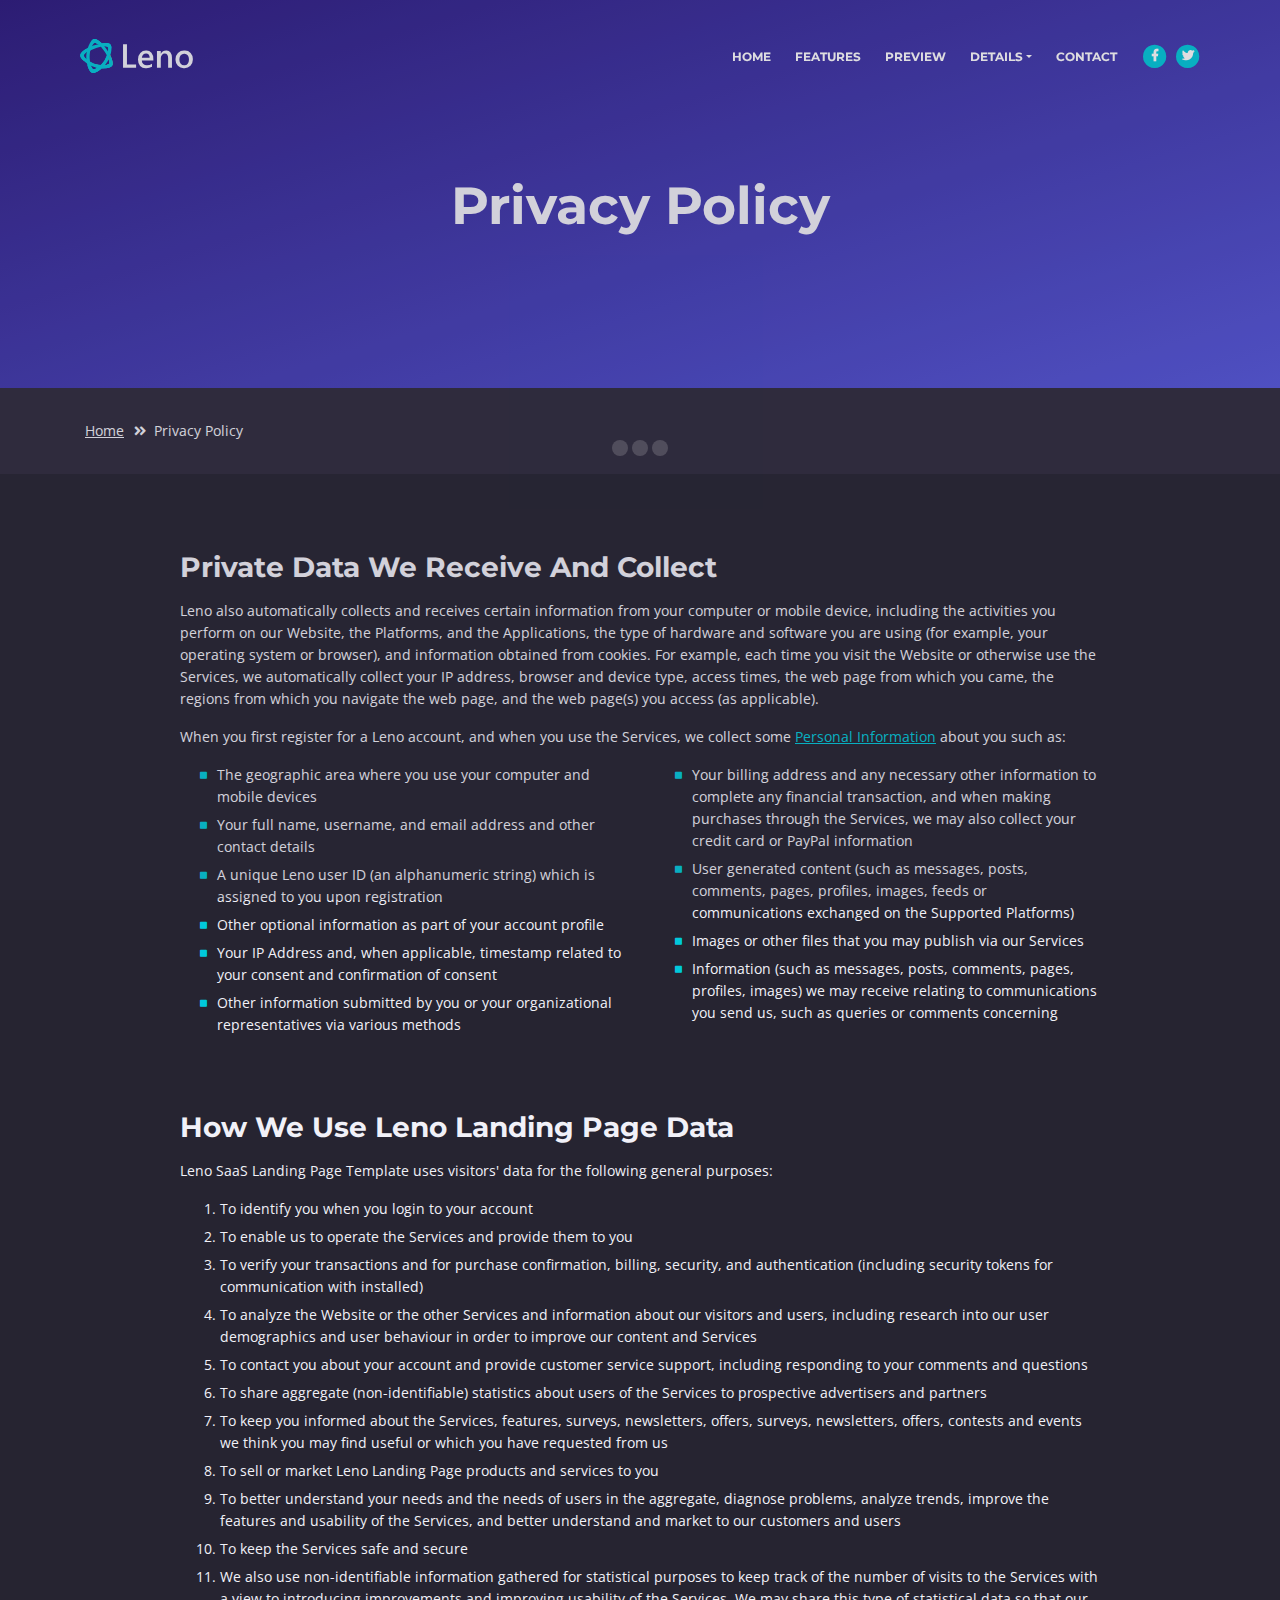
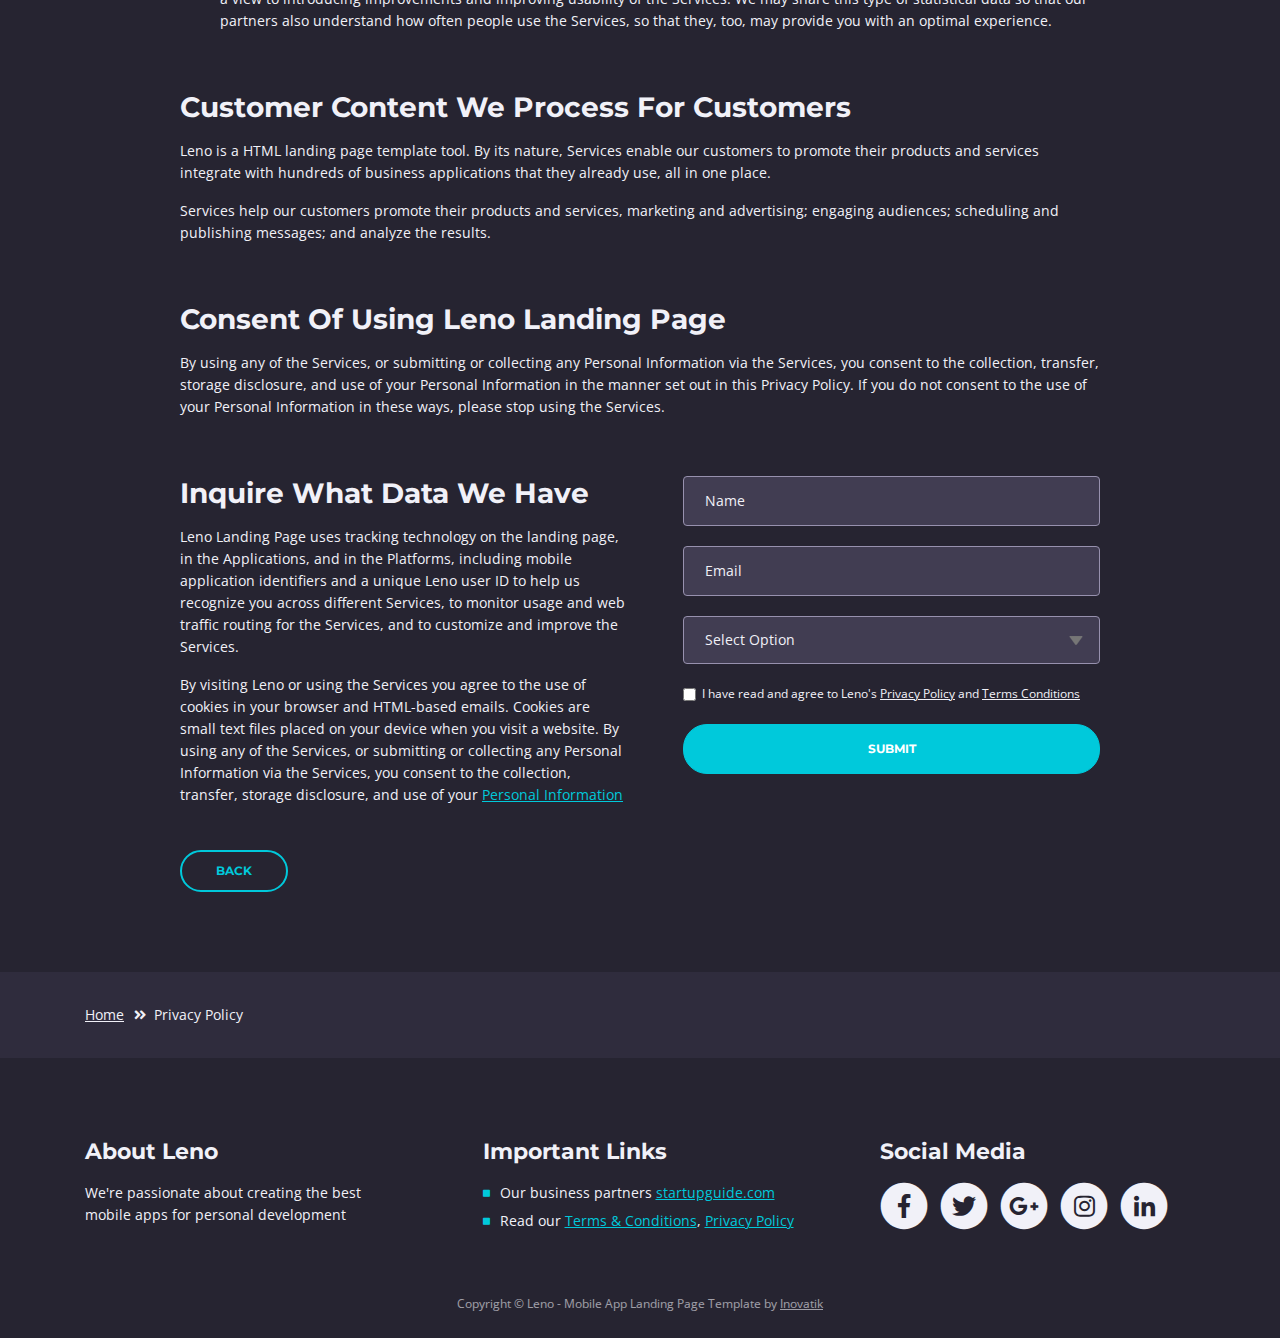
==== privacy-policy.html @ bccc57bc "change" ====
<!DOCTYPE html>
<html lang="en">
<head>
    <meta charset="utf-8">
    <meta name="viewport" content="width=device-width, initial-scale=1, shrink-to-fit=no">
    
    <!-- SEO Meta Tags -->
    <meta name="description" content="Free mobile app HTML landing page template to help you build a great online presence for your app which will convert visitors into users">
    <meta name="author" content="Inovatik">

    <!-- OG Meta Tags to improve the way the post looks when you share the page on LinkedIn, Facebook, Google+ -->
	<meta property="og:site_name" content="" /> <!-- website name -->
	<meta property="og:site" content="" /> <!-- website link -->
	<meta property="og:title" content=""/> <!-- title shown in the actual shared post -->
	<meta property="og:description" content="" /> <!-- description shown in the actual shared post -->
	<meta property="og:image" content="" /> <!-- image link, make sure it's jpg -->
	<meta property="og:url" content="" /> <!-- where do you want your post to link to -->
	<meta property="og:type" content="article" />

    <!-- Website Title -->
    <title>Privacy Policy - Leno - Free Mobile App Landing Page Template</title>
    
    <!-- Styles -->
    <link href="https://fonts.googleapis.com/css?family=Open+Sans:300,300i,400,400i,600,600i,700,700i" rel="stylesheet">
    <link href="https://fonts.googleapis.com/css?family=Montserrat:600,700" rel="stylesheet">
    <link href="css/bootstrap.css" rel="stylesheet">
    <link href="css/fontawesome-all.css" rel="stylesheet">
    <link href="css/swiper.css" rel="stylesheet">
	<link href="css/magnific-popup.css" rel="stylesheet">
    <link href="css/styles.css" rel="stylesheet">
	
	<!-- Favicon  -->
    <link rel="icon" href="images/favicon.png">
</head>
<body data-spy="scroll" data-target=".fixed-top">
    
    <!-- Preloader -->
	<div class="spinner-wrapper">
        <div class="spinner">
            <div class="bounce1"></div>
            <div class="bounce2"></div>
            <div class="bounce3"></div>
        </div>
    </div>
    <!-- end of preloader -->
    

    <!-- Navbar -->
    <nav class="navbar navbar-expand-md navbar-dark navbar-custom fixed-top">
        <!-- Text Logo - Use this if you don't have a graphic logo -->
        <!-- <a class="navbar-brand logo-text page-scroll" href="index.html">Leno</a> -->

        <!-- Image Logo -->
        <a class="navbar-brand logo-image" href="index.html"><img src="images/logo.svg" alt="alternative"></a> 
        
        <!-- Mobile Menu Toggle Button -->
        <button class="navbar-toggler" type="button" data-toggle="collapse" data-target="#navbarsExampleDefault" aria-controls="navbarsExampleDefault" aria-expanded="false" aria-label="Toggle navigation">
            <span class="navbar-toggler-awesome fas fa-bars"></span>
            <span class="navbar-toggler-awesome fas fa-times"></span>
        </button>
        <!-- end of mobile menu toggle button -->

        <div class="collapse navbar-collapse" id="navbarsExampleDefault">
            <ul class="navbar-nav ml-auto">
                <li class="nav-item">
                    <a class="nav-link page-scroll" href="index.html#header">HOME <span class="sr-only">(current)</span></a>
                </li>
                <li class="nav-item">
                    <a class="nav-link page-scroll" href="index.html#features">FEATURES</a>
                </li>
                <li class="nav-item">
                    <a class="nav-link page-scroll" href="index.html#preview">PREVIEW</a>
                </li>

                <!-- Dropdown Menu -->          
                <li class="nav-item dropdown">
                    <a class="nav-link dropdown-toggle page-scroll" href="index.html#details" id="navbarDropdown" role="button" aria-haspopup="true" aria-expanded="false">DETAILS</a>
                    <div class="dropdown-menu" aria-labelledby="navbarDropdown">
                        <a class="dropdown-item" href="terms-conditions.html"><span class="item-text">TERMS CONDITIONS</span></a>
                        <div class="dropdown-items-divide-hr"></div>
                        <a class="dropdown-item" href="privacy-policy.html"><span class="item-text">PRIVACY POLICY</span></a>
                    </div>
                </li>
                <!-- end of dropdown menu -->

                <li class="nav-item">
                    <a class="nav-link page-scroll" href="index.html#contact">CONTACT</a>
                </li>
            </ul>
            <span class="nav-item social-icons">
                <span class="fa-stack">
                    <a href="#your-link">
                        <i class="fas fa-circle fa-stack-2x"></i>
                        <i class="fab fa-facebook-f fa-stack-1x"></i>
                    </a>
                </span>
                <span class="fa-stack">
                    <a href="#your-link">
                        <i class="fas fa-circle fa-stack-2x"></i>
                        <i class="fab fa-twitter fa-stack-1x"></i>
                    </a>
                </span>
            </span>
        </div>
    </nav> <!-- end of navbar -->
    <!-- end of navbar -->


    <!-- Header -->
    <header id="header" class="ex-header">
        <div class="container">
            <div class="row">
                <div class="col-md-12">
                    <h1>Privacy Policy</h1>
                </div> <!-- end of col -->
            </div> <!-- end of row -->
        </div> <!-- end of container -->
    </header> <!-- end of ex-header -->
    <!-- end of header -->


    <!-- Breadcrumbs -->
    <div class="ex-basic-1">
        <div class="container">
            <div class="row">
                <div class="col-lg-12">
                    <div class="breadcrumbs">
                        <a href="index.html">Home</a><i class="fa fa-angle-double-right"></i><span>Privacy Policy</span>
                    </div> <!-- end of breadcrumbs -->
                </div> <!-- end of col -->
            </div> <!-- end of row -->
        </div> <!-- end of container -->
    </div> <!-- end of ex-basic-1 -->
    <!-- end of breadcrumbs -->


    <!-- Privacy Content -->
    <div class="ex-basic-2">
        <div class="container">
            <div class="row">
                <div class="col-lg-10 offset-lg-1">
                    <div class="text-container">
                        <h3>Private Data We Receive And Collect</h3>
                        <p>Leno also automatically collects and receives certain information from your computer or mobile device, including the activities you perform on our Website, the Platforms, and the Applications, the type of hardware and software you are using (for example, your operating system or browser), and information obtained from cookies. For example, each time you visit the Website or otherwise use the Services, we automatically collect your IP address, browser and device type, access times, the web page from which you came, the regions from which you navigate the web page, and the web page(s) you access (as applicable).</p>
                        <p>When you first register for a Leno account, and when you use the Services, we collect some <a class="turquoise" href="#your-link">Personal Information</a> about you such as:</p>
                        <div class="row">
                            <div class="col-md-6">
                                <ul class="list-unstyled li-space-lg indent">
                                    <li class="media">
                                        <i class="fas fa-square"></i>
                                        <div class="media-body">The geographic area where you use your computer and mobile devices</div>
                                    </li>
                                    <li class="media">
                                        <i class="fas fa-square"></i>
                                        <div class="media-body">Your full name, username, and email address and other contact details</div>
                                    </li>
                                    <li class="media">
                                        <i class="fas fa-square"></i>
                                        <div class="media-body">A unique Leno user ID (an alphanumeric string) which is assigned to you upon registration</div>
                                    </li>
                                    <li class="media">
                                        <i class="fas fa-square"></i>
                                        <div class="media-body">Other optional information as part of your account profile</div>
                                    </li>
                                    <li class="media">
                                        <i class="fas fa-square"></i>
                                        <div class="media-body">Your IP Address and, when applicable, timestamp related to your consent and confirmation of consent</div>
                                    </li>
                                    <li class="media">
                                        <i class="fas fa-square"></i>
                                        <div class="media-body">Other information submitted by you or your organizational representatives via various methods</div>
                                    </li>
                                </ul>
                            </div> <!-- end of col -->

                            <div class="col-md-6">
                                <ul class="list-unstyled li-space-lg indent">
                                    <li class="media">
                                        <i class="fas fa-square"></i>
                                        <div class="media-body">Your billing address and any necessary other information to complete any financial transaction, and when making purchases through the Services, we may also collect your credit card or PayPal information</div>
                                    </li>
                                    <li class="media">
                                        <i class="fas fa-square"></i>
                                        <div class="media-body">User generated content (such as messages, posts, comments, pages, profiles, images, feeds or communications exchanged on the Supported Platforms)</div>
                                    </li>
                                    <li class="media">
                                        <i class="fas fa-square"></i>
                                        <div class="media-body">Images or other files that you may publish via our Services</div>
                                    </li>
                                    <li class="media">
                                        <i class="fas fa-square"></i>
                                        <div class="media-body">Information (such as messages, posts, comments, pages, profiles, images) we may receive relating to communications you send us, such as queries or comments concerning</div>
                                    </li>
                                </ul>
                            </div> <!-- end of col -->
                        </div> <!-- end of row -->
                    </div> <!-- end of text-container-->
                    
                    <div class="text-container">
                        <h3>How We Use Leno Landing Page Data</h3>
                        <p>Leno SaaS Landing Page Template uses visitors' data for the following general purposes:</p>
                        <ol class="li-space-lg">
                            <li>To identify you when you login to your account</li>
                            <li>To enable us to operate the Services and provide them to you</li>
                            <li>To verify your transactions and for purchase confirmation, billing, security, and authentication (including security tokens for communication with installed)</li>
                            <li>To analyze the Website or the other Services and information about our visitors and users, including research into our user demographics and user behaviour in order to improve our content and Services</li>
                            <li>To contact you about your account and provide customer service support, including responding to your comments and questions</li>
                            <li>To share aggregate (non-identifiable) statistics about users of the Services to prospective advertisers and partners</li>
                            <li>To keep you informed about the Services, features, surveys, newsletters, offers, surveys, newsletters, offers, contests and events we think you may find useful or which you have requested from us</li>
                            <li>To sell or market Leno Landing Page products and services to you</li>
                            <li>To better understand your needs and the needs of users in the aggregate, diagnose problems, analyze trends, improve the features and usability of the Services, and better understand and market to our customers and users</li>
                            <li>To keep the Services safe and secure</li>
                            <li>We also use non-identifiable information gathered for statistical purposes to keep track of the number of visits to the Services with a view to introducing improvements and improving usability of the Services. We may share this type of statistical data so that our partners also understand how often people use the Services, so that they, too, may provide you with an optimal experience.</li>
                        </ol>
                    </div> <!-- end of text-container -->

                    <div class="text-container">
                        <h3>Customer Content We Process For Customers</h3>
                        <p>Leno is a HTML landing page template tool. By its nature, Services enable our customers to promote their products and services integrate with hundreds of business applications that they already use, all in one place.</p>
                        <p>Services help our customers promote their products and services, marketing and advertising; engaging audiences; scheduling and publishing messages; and analyze the results.</p>
                    </div> <!-- end of text container -->

                    <div class="text-container">
                        <h3>Consent Of Using Leno Landing Page</h3>
					    <p class="mb-5">By using any of the Services, or submitting or collecting any Personal Information via the Services, you consent to the collection, transfer, storage disclosure, and use of your Personal Information in the manner set out in this Privacy Policy. If you do not consent to the use of your Personal Information in these ways, please stop using the Services.</p>
                    </div> <!-- end of text-container -->
                                       
                    <div class="row">
                        <div class="col-md-6">
                            <div class="text-container last">
                                <h3>Inquire What Data We Have</h3>
                                <p>Leno Landing Page uses tracking technology on the landing page, in the Applications, and in the Platforms, including mobile application identifiers and a unique Leno user ID to help us recognize you across different Services, to monitor usage and web traffic routing for the Services, and to customize and improve the Services.</p>
                                <p> By visiting Leno or using the Services you agree to the use of cookies in your browser and HTML-based emails. Cookies are small text files placed on your device when you visit a website. By using any of the Services, or submitting or collecting any Personal Information via the Services, you consent to the collection, transfer, storage disclosure, and use of your <a class="turquoise" href="#your-link">Personal Information</a></p>
                            </div> <!-- end of text container -->
                        </div> <!-- end of col-->
                        <div class="col-md-6">

                            <!-- Privacy Form -->
                            <div class="form-container">
                                <form id="privacyForm" data-toggle="validator" data-focus="false">
                                    <div class="form-group">
                                        <input type="text" class="form-control-input" id="pname" required>
                                        <label class="label-control" for="pname">Name</label>
                                        <div class="help-block with-errors"></div>
                                    </div>
                                    <div class="form-group">
                                        <input type="email" class="form-control-input" id="pemail" required>
                                        <label class="label-control" for="pemail">Email</label>
                                        <div class="help-block with-errors"></div>
                                    </div>
                                    <div class="form-group">
                                        <select class="form-control-select" id="pselect" required>
                                            <option class="select-option" value="" disabled selected>Select Option</option>
                                            <option class="select-option" value="Delete data">Delete my data</option>
                                            <option class="select-option" value="Show me data">Show me my data</option>
                                        </select>
                                        <div class="help-block with-errors"></div>
                                    </div>
                                    <div class="form-group checkbox">
                                        <input type="checkbox" id="pterms" value="Agreed-to-Terms" required>I have read and agree to Leno's <a href="privacy-policy.html">Privacy Policy</a> and <a href="terms-conditions.html">Terms Conditions</a>
                                        <div class="help-block with-errors"></div>
                                    </div>
                                    <div class="form-group">
                                        <button type="submit" class="form-control-submit-button">SUBMIT</button>
                                    </div>
                                    <div class="form-message">
                                        <div id="pmsgSubmit" class="h3 text-center hidden"></div>
                                    </div>
                                </form>
                            </div> <!-- end of form container -->
                            <!-- end of privacy form -->

                        </div> <!-- end of col--> 
                    </div> <!-- end of row -->
                    <a class="btn-outline-reg back" href="index.html">BACK</a>
                </div> <!-- end of col-->
            </div> <!-- end of row -->
        </div> <!-- end of container -->
    </div> <!-- end of ex-basic-2 -->
    <!-- end of privacy content -->


    <!-- Breadcrumbs -->
    <div class="ex-basic-1">
        <div class="container">
            <div class="row">
                <div class="col-lg-12">
                    <div class="breadcrumbs">
                        <a href="index.html">Home</a><i class="fa fa-angle-double-right"></i><span>Privacy Policy</span>
                    </div> <!-- end of breadcrumbs -->
                </div> <!-- end of col -->
            </div> <!-- end of row -->
        </div> <!-- end of container -->
    </div> <!-- end of ex-basic-1 -->
    <!-- end of breadcrumbs -->

    
    <!-- Footer -->
    <div class="footer">
        <div class="container">
            <div class="row">
                <div class="col-md-4">
                    <div class="footer-col">
                        <h4>About Leno</h4>
                        <p>We're passionate about creating the best mobile apps for personal development</p>
                    </div>
                </div> <!-- end of col -->
                <div class="col-md-4">
                    <div class="footer-col middle">
                        <h4>Important Links</h4>
                        <ul class="list-unstyled li-space-lg">
                            <li class="media">
                                <i class="fas fa-square"></i>
                                <div class="media-body">Our business partners <a class="turquoise" href="#your-link">startupguide.com</a></div>
                            </li>
                            <li class="media">
                                <i class="fas fa-square"></i>
                                <div class="media-body">Read our <a class="turquoise" href="terms-conditions.html">Terms & Conditions</a>, <a class="turquoise" href="privacy-policy.html">Privacy Policy</a></div>
                            </li>
                        </ul>
                    </div>
                </div> <!-- end of col -->
                <div class="col-md-4">
                    <div class="footer-col last">
                        <h4>Social Media</h4>
                        <span class="fa-stack">
                            <a href="#your-link">
                                <i class="fas fa-circle fa-stack-2x"></i>
                                <i class="fab fa-facebook-f fa-stack-1x"></i>
                            </a>
                        </span>
                        <span class="fa-stack">
                            <a href="#your-link">
                                <i class="fas fa-circle fa-stack-2x"></i>
                                <i class="fab fa-twitter fa-stack-1x"></i>
                            </a>
                        </span>
                        <span class="fa-stack">
                            <a href="#your-link">
                                <i class="fas fa-circle fa-stack-2x"></i>
                                <i class="fab fa-google-plus-g fa-stack-1x"></i>
                            </a>
                        </span>
                        <span class="fa-stack">
                            <a href="#your-link">
                                <i class="fas fa-circle fa-stack-2x"></i>
                                <i class="fab fa-instagram fa-stack-1x"></i>
                            </a>
                        </span>
                        <span class="fa-stack">
                            <a href="#your-link">
                                <i class="fas fa-circle fa-stack-2x"></i>
                                <i class="fab fa-linkedin-in fa-stack-1x"></i>
                            </a>
                        </span>
                    </div> 
                </div> <!-- end of col -->
            </div> <!-- end of row -->
        </div> <!-- end of container -->
    </div> <!-- end of footer -->  
    <!-- end of footer -->


    <!-- Copyright -->
    <div class="copyright">
        <div class="container">
            <div class="row">
                <div class="col-lg-12">
                    <p class="p-small">Copyright © Leno - Mobile App Landing Page Template by <a href="http://www.inovatik.com">Inovatik</a></p>
                </div> <!-- end of col -->
            </div> <!-- enf of row -->
        </div> <!-- end of container -->
    </div> <!-- end of copyright --> 
    <!-- end of copyright -->

	
    <!-- Scripts -->
    <script src="js/jquery.min.js"></script> <!-- jQuery for Bootstrap's JavaScript plugins -->
    <script src="js/popper.min.js"></script> <!-- Popper tooltip library for Bootstrap -->
    <script src="js/bootstrap.min.js"></script> <!-- Bootstrap framework -->
    <script src="js/jquery.easing.min.js"></script> <!-- jQuery Easing for smooth scrolling between anchors -->
    <script src="js/swiper.min.js"></script> <!-- Swiper for image and text sliders -->
    <script src="js/jquery.magnific-popup.js"></script> <!-- Magnific Popup for lightboxes -->
    <script src="js/morphext.min.js"></script> <!-- Morphtext rotating text in the header -->
    <script src="js/validator.min.js"></script> <!-- Validator.js - Bootstrap plugin that validates forms -->
    <script src="js/scripts.js"></script> <!-- Custom scripts -->
    
</body>
</html>
---- css/styles.css ----
/* Template: Juno - Multipurpose Landing Page Pack
   Author: InovatikThemes
   Created: Mar 2019
   Description: Master CSS file
*/

/*****************************************
Table Of Contents:

01. General Styles
02. Preloader
03. Navigation
04. Header
05. Features
******************************************/

/*****************************************
Colors:

- Text, navbar links - white #f1f1f8
- Buttons, bullets, icons - turquoise #00c9db
- Navbar - navy #4633af
- Backgrounds - dark denim #262431
- Backgrounds - denim #2f2c3d
******************************************/


/******************************/
/*     01. General Styles     */
/******************************/
body,
html {
    width: 100%;
	height: 100%;
}

body, p {
	color: #f1f1f8; 
	font: 400 0.875rem/1.375rem "Open Sans", sans-serif;
}

.p-large {
	color: #f1f1f8;
	font: 400 1rem/1.5rem "Open Sans", sans-serif;
}

.p-small {
	color: #f1f1f8;
	font: 400 0.75rem/1.25rem "Open Sans", sans-serif;
}

.p-heading {
	margin-bottom: 3.75rem;
	text-align: center;
}

.li-space-lg li {
	margin-bottom: 0.375rem;
}

.indent {
	padding-left: 1.25rem;
}

h1 {
	color: #f1f1f8;
	font: 700 2.5rem/2.875rem "Montserrat", sans-serif;
}

h2 {
	color: #f1f1f8;
	font: 700 2.25rem/2.75rem "Montserrat", sans-serif;
}

h3 {
	color: #f1f1f8;
	font: 700 1.75rem/2.125rem "Montserrat", sans-serif;
}

h4 {
	color: #f1f1f8;
	font: 700 1.375rem/1.75rem "Montserrat", sans-serif;
}

h5 {
	color: #f1f1f8;
	font: 700 1.125rem/1.625rem "Montserrat", sans-serif;
}

h6 {
	color: #f1f1f8;
	font: 700 1rem/1.5rem "Montserrat", sans-serif;
}

a {
	color: #f1f1f8;
	text-decoration: underline;
}

a:hover {
	color: #f1f1f8;
	text-decoration: underline;
}

a.turquoise {
	color: #00c9db;
}

a.white {
	color: #fff;
}

.testimonial-text {
	font: italic 400 1rem/1.5rem "Open Sans", sans-serif;
}

.testimonial-author {
	font: 700 1rem/1.5rem "Montserrat", sans-serif;
}

.btn-solid-reg {
	display: inline-block;
	padding: 1.1875rem 2.125rem 1.1875rem 2.125rem;
	border: 0.125rem solid #ffee00de;
	border-radius: 2rem;
	background-color: #0083db;
	color: #fff;
	font: 700 0.75rem/0 "Montserrat", sans-serif;
	text-decoration: none;
	transition: all 0.2s;
}

.btn-solid-reg:hover {
	background-color: transparent;
	color: #db00d0;
	text-decoration: none;
}

.btn-solid-lg {
	display: inline-block;
	padding: 1.375rem 2.625rem 1.375rem 2.625rem;
	border: 0.125rem solid #db00b7;
	border-radius: 2rem;
	background-color: #db00b7;
	color: #fff;
	font: 700 0.75rem/0 "Montserrat", sans-serif;
	text-decoration: none;
	transition: all 0.2s;
}

.btn-solid-lg:hover {
	background-color: transparent;
	color: #00c9db;
	text-decoration: none;
}

.btn-solid-lg .fab {
	margin-right: 0.5rem;
	font-size: 1.25rem;
	line-height: 0;
	vertical-align: top;
}

.btn-solid-lg .fab.fa-google-play {
	font-size: 1rem;
}

.btn-outline-reg {
	display: inline-block;
	padding: 1.1875rem 2.125rem 1.1875rem 2.125rem;
	border: 0.125rem solid #00c9db;
	border-radius: 2rem;
	background-color: transparent;
	color: #00c9db;
	font: 700 0.75rem/0 "Montserrat", sans-serif;
	text-decoration: none;
	transition: all 0.2s;
}

.btn-outline-reg:hover {
	background-color: #00c9db;
	color: #fff;
	text-decoration: none;
}

.btn-outline-lg {
	display: inline-block;
	padding: 1.375rem 2.625rem 1.375rem 2.625rem;
	border: 0.125rem solid #00c9db;
	border-radius: 2rem;
	background-color: transparent;
	color: #00c9db;
	font: 700 0.75rem/0 "Montserrat", sans-serif;
	text-decoration: none;
	transition: all 0.2s;
}

.btn-outline-lg:hover {
	background-color: #00c9db;
	color: #fff;
	text-decoration: none;
}

.btn-outline-sm {
	display: inline-block;
	padding: 1rem 1.625rem 0.875rem 1.625rem;
	border: 0.125rem solid #00c9db;
	border-radius: 2rem;
	background-color: transparent;
	color: #00c9db;
	font: 700 0.625rem/0 "Montserrat", sans-serif;
	text-decoration: none;
	transition: all 0.2s;
}

.btn-outline-sm:hover {
	background-color: #00c9db;
	color: #fff;
	text-decoration: none;
}

.form-group {
	position: relative;
	margin-bottom: 1.25rem;
}

.form-group.has-error.has-danger {
	margin-bottom: 0.625rem;
}

.form-group.has-error.has-danger .help-block.with-errors ul {
	margin-top: 0.375rem;
}

.label-control {
	position: absolute;
	top: 0.87rem;
	left: 1.375rem;
	color: #f1f1f8;
	opacity: 1;
	font: 400 0.875rem/1.375rem "Open Sans", sans-serif;
	cursor: text;
	transition: all 0.2s ease;
}

/* IE10+ hack to solve lower label text position compared to the rest of the browsers */
@media screen and (-ms-high-contrast: active), screen and (-ms-high-contrast: none) {  
	.label-control {
		top: 0.9375rem;
	}
}

.form-control-input:focus + .label-control,
.form-control-input.notEmpty + .label-control,
.form-control-textarea:focus + .label-control,
.form-control-textarea.notEmpty + .label-control {
	top: 0.125rem;
	opacity: 1;
	font-size: 0.75rem;
	font-weight: 700;
}

.form-control-input,
.form-control-select {
	display: block; /* needed for proper display of the label in Firefox, IE, Edge */
	width: 100%;
	padding-top: 1.0625rem;
	padding-bottom: 0.0625rem;
	padding-left: 1.3125rem;
	border: 1px solid #9791ae;
	border-radius: 0.25rem;
	background-color: #413d52;
	color: #f1f1f8;
	font: 400 0.875rem/1.875rem "Open Sans", sans-serif;
	transition: all 0.2s;
	-webkit-appearance: none; /* removes inner shadow on form inputs on ios safari */
}

.form-control-select {
	padding-top: 0.5rem;
	padding-bottom: 0.5rem;
	height: 3rem;
}

/* IE10+ hack to solve lower label text position compared to the rest of the browsers */
@media screen and (-ms-high-contrast: active), screen and (-ms-high-contrast: none) {  
	.form-control-input {
		padding-top: 1.25rem;
		padding-bottom: 0.75rem;
		line-height: 1.75rem;
	}

	.form-control-select {
		padding-top: 0.875rem;
		padding-bottom: 0.75rem;
		height: 3.125rem;
		line-height: 2.125rem;
	}
}

select {
    /* you should keep these first rules in place to maintain cross-browser behavior */
    -webkit-appearance: none;
	-moz-appearance: none;
	-ms-appearance: none;
    -o-appearance: none;
    appearance: none;
    background-image: url('../images/down-arrow.png');
    background-position: 96% 50%;
    background-repeat: no-repeat;
    outline: none;
}

select::-ms-expand {
    display: none; /* removes the ugly default down arrow on select form field in IE11 */
}

.form-control-textarea {
	display: block; /* used to eliminate a bottom gap difference between Chrome and IE/FF */
	width: 100%;
	height: 8rem; /* used instead of html rows to normalize height between Chrome and IE/FF */
	padding-top: 1.25rem;
	padding-left: 1.3125rem;
	border: 1px solid #9791ae;
	border-radius: 0.25rem;
	background-color: #413d52;
	color: #f1f1f8;
	font: 400 0.875rem/1.75rem "Open Sans", sans-serif;
	transition: all 0.2s;
}

.form-control-input:focus,
.form-control-select:focus,
.form-control-textarea:focus {
	border: 1px solid #f1f1f8;
	outline: none; /* Removes blue border on focus */
}

.form-control-input:hover,
.form-control-select:hover,
.form-control-textarea:hover {
	border: 1px solid #f1f1f8;
}

.checkbox {
	font: 400 0.75rem/1.25rem "Open Sans", sans-serif;
}

input[type='checkbox'] {
	vertical-align: -15%;
	margin-right: 0.375rem;
}

/* IE10+ hack to raise checkbox field position compared to the rest of the browsers */
@media screen and (-ms-high-contrast: active), screen and (-ms-high-contrast: none) {  
	input[type='checkbox'] {
		vertical-align: -9%;
	}
}

.form-control-submit-button {
	display: inline-block;
	width: 100%;
	height: 3.125rem;
	border: 1px solid #00c9db;
	border-radius: 1.5rem;
	background-color: #00c9db;
	color: #fff;
	font: 700 0.75rem/1.75rem "Montserrat", sans-serif;
	cursor: pointer;
	transition: all 0.2s;
}

.form-control-submit-button:hover {
	background-color: transparent;
	color: #00c9db;
}

/* Form Success And Error Message Formatting */
#cmsgSubmit.h3.text-center.tada.animated,
#pmsgSubmit.h3.text-center.tada.animated,
#cmsgSubmit.h3.text-center,
#pmsgSubmit.h3.text-center {
	display: block;
	margin-bottom: 0;
	color: #f1f1f8;
	font: 400 1.125rem/1rem "Open Sans", sans-serif;
}

.help-block.with-errors .list-unstyled {
	color: #f1f1f8;
	font-size: 0.75rem;
	line-height: 1.125rem;
	text-align: left;
}

.help-block.with-errors ul {
	margin-bottom: 0;
}
/* end of form success and error message formatting */

/* Form Success And Error Message Animation - Animate.css */
@-webkit-keyframes tada {
	from {
		-webkit-transform: scale3d(1, 1, 1);
		-ms-transform: scale3d(1, 1, 1);
		transform: scale3d(1, 1, 1);
	}
	10%, 20% {
		-webkit-transform: scale3d(.9, .9, .9) rotate3d(0, 0, 1, -3deg);
		-ms-transform: scale3d(.9, .9, .9) rotate3d(0, 0, 1, -3deg);
		transform: scale3d(.9, .9, .9) rotate3d(0, 0, 1, -3deg);
	}
	30%, 50%, 70%, 90% {
		-webkit-transform: scale3d(1.1, 1.1, 1.1) rotate3d(0, 0, 1, 3deg);
		-ms-transform: scale3d(1.1, 1.1, 1.1) rotate3d(0, 0, 1, 3deg);
		transform: scale3d(1.1, 1.1, 1.1) rotate3d(0, 0, 1, 3deg);
	}
	40%, 60%, 80% {
		-webkit-transform: scale3d(1.1, 1.1, 1.1) rotate3d(0, 0, 1, -3deg);
		-ms-transform: scale3d(1.1, 1.1, 1.1) rotate3d(0, 0, 1, -3deg);
		transform: scale3d(1.1, 1.1, 1.1) rotate3d(0, 0, 1, -3deg);
	}
	to {
		-webkit-transform: scale3d(1, 1, 1);
		-ms-transform: scale3d(1, 1, 1);
		transform: scale3d(1, 1, 1);
	}
}

@keyframes tada {
	from {
		-webkit-transform: scale3d(1, 1, 1);
		-ms-transform: scale3d(1, 1, 1);
		transform: scale3d(1, 1, 1);
	}
	10%, 20% {
		-webkit-transform: scale3d(.9, .9, .9) rotate3d(0, 0, 1, -3deg);
		-ms-transform: scale3d(.9, .9, .9) rotate3d(0, 0, 1, -3deg);
		transform: scale3d(.9, .9, .9) rotate3d(0, 0, 1, -3deg);
	}
	30%, 50%, 70%, 90% {
		-webkit-transform: scale3d(1.1, 1.1, 1.1) rotate3d(0, 0, 1, 3deg);
		-ms-transform: scale3d(1.1, 1.1, 1.1) rotate3d(0, 0, 1, 3deg);
		transform: scale3d(1.1, 1.1, 1.1) rotate3d(0, 0, 1, 3deg);
	}
	40%, 60%, 80% {
		-webkit-transform: scale3d(1.1, 1.1, 1.1) rotate3d(0, 0, 1, -3deg);
		-ms-transform: scale3d(1.1, 1.1, 1.1) rotate3d(0, 0, 1, -3deg);
		transform: scale3d(1.1, 1.1, 1.1) rotate3d(0, 0, 1, -3deg);
	}
	to {
		-webkit-transform: scale3d(1, 1, 1);
		-ms-transform: scale3d(1, 1, 1);
		transform: scale3d(1, 1, 1);
	}
}

.tada {
	-webkit-animation-name: tada;
	animation-name: tada;
}

.animated {
	-webkit-animation-duration: 1s;
	animation-duration: 1s;
	-webkit-animation-fill-mode: both;
	animation-fill-mode: both;
}
/* end of form success and error message animation - Animate.css */

/* Fade-move Animation For Lightbox - Magnific Popup */
/* at start */
.my-mfp-slide-bottom .zoom-anim-dialog {
	opacity: 0;
	transition: all 0.2s ease-out;
	-webkit-transform: translateY(-1.25rem) perspective(37.5rem) rotateX(10deg);
	-ms-transform: translateY(-1.25rem) perspective(37.5rem) rotateX(10deg);
	transform: translateY(-1.25rem) perspective(37.5rem) rotateX(10deg);
}

/* animate in */
.my-mfp-slide-bottom.mfp-ready .zoom-anim-dialog {
	opacity: 1;
	-webkit-transform: translateY(0) perspective(37.5rem) rotateX(0); 
	-ms-transform: translateY(0) perspective(37.5rem) rotateX(0); 
	transform: translateY(0) perspective(37.5rem) rotateX(0); 
}

/* animate out */
.my-mfp-slide-bottom.mfp-removing .zoom-anim-dialog {
	opacity: 0;
	-webkit-transform: translateY(-0.625rem) perspective(37.5rem) rotateX(10deg); 
	-ms-transform: translateY(-0.625rem) perspective(37.5rem) rotateX(10deg); 
	transform: translateY(-0.625rem) perspective(37.5rem) rotateX(10deg); 
}

/* dark overlay, start state */
.my-mfp-slide-bottom.mfp-bg {
	opacity: 0;
	transition: opacity 0.2s ease-out;
}

/* animate in */
.my-mfp-slide-bottom.mfp-ready.mfp-bg {
	opacity: 0.8;
}
/* animate out */
.my-mfp-slide-bottom.mfp-removing.mfp-bg {
	opacity: 0;
}
/* end of fade-move animation for lightbox - magnific popup */

/* Fade Animation For Image Slider - Magnific Popup */
@-webkit-keyframes fadeIn {
	from {
		opacity: 0;
	}
	to {
		opacity: 1;
	}
}

@keyframes fadeIn {
	from {
		opacity: 0;
	}
	to {
		opacity: 1;
	}
}

.fadeIn {
	-webkit-animation: fadeIn 0.6s;
	animation: fadeIn 0.6s;
}

@-webkit-keyframes fadeOut {
	from {
		opacity: 1;
	}
	to {
		opacity: 0;
	}
}

@keyframes fadeOut {
	from {
		opacity: 1;
	}
	to {
		opacity: 0;
	}
}

.fadeOut {
	-webkit-animation: fadeOut 0.8s;
	animation: fadeOut 0.8s;
}
/* end of fade animation for image slider - magnific popup */


/*************************/
/*     02. Preloader     */
/*************************/
.spinner-wrapper {
	position: fixed;
	z-index: 999999;
	top: 0;
	right: 0;
	bottom: 0;
	left: 0;
	background: #2f2c3d;
}

.spinner {
	position: absolute;
	top: 50%; /* centers the loading animation vertically one the screen */
	left: 50%; /* centers the loading animation horizontally one the screen */
	width: 3.75rem;
	height: 1.25rem;
	margin: -0.625rem 0 0 -1.875rem; /* is width and height divided by two */ 
	text-align: center;
}

.spinner > div {
	display: inline-block;
	width: 1rem;
	height: 1rem;
	border-radius: 100%;
	background-color: #fff;
	-webkit-animation: sk-bouncedelay 1.4s infinite ease-in-out both;
	animation: sk-bouncedelay 1.4s infinite ease-in-out both;
}

.spinner .bounce1 {
	-webkit-animation-delay: -0.32s;
	animation-delay: -0.32s;
}

.spinner .bounce2 {
	-webkit-animation-delay: -0.16s;
	animation-delay: -0.16s;
}

@-webkit-keyframes sk-bouncedelay {
	0%, 80%, 100% { -webkit-transform: scale(0); }
	40% { -webkit-transform: scale(1.0); }
}

@keyframes sk-bouncedelay {
	0%, 80%, 100% { 
		-webkit-transform: scale(0);
		-ms-transform: scale(0);
		transform: scale(0);
	} 40% { 
		-webkit-transform: scale(1.0);
		-ms-transform: scale(1.0);
		transform: scale(1.0);
	}
}


/**************************/
/*     03. Navigation     */
/**************************/
.navbar-custom {
	background-color: #4633af;
	box-shadow: 0 0.0625rem 0.375rem 0 rgba(0, 0, 0, 0.1);
	font: 700 0.75rem/2rem "Montserrat", sans-serif;
	transition: all 0.2s;
}

.navbar-custom .navbar-brand.logo-image img {
    width: 113px;
	height: 34px;
	margin-bottom: 1px;
	-webkit-backface-visibility: hidden;
}

.navbar-custom .navbar-brand.logo-text {
	font: 700 2.375rem/1.5rem "Montserrat", sans-serif;
	color: #fff;
	letter-spacing: -0.5px;
	text-decoration: none;
}

.navbar-custom .navbar-nav {
	margin-top: 0.75rem;
}

.navbar-custom .nav-item .nav-link {
	padding: 0 0.75rem 0 0.75rem;
	color: #fff;
	text-decoration: none;
	transition: all 0.2s ease;
}

.navbar-custom .nav-item .nav-link:hover,
.navbar-custom .nav-item .nav-link.active {
	color: #00c9db;
}

/* Dropdown Menu */
.navbar-custom .dropdown:hover > .dropdown-menu {
	display: block; /* this makes the dropdown menu stay open while hovering it */
	min-width: auto;
	animation: fadeDropdown 0.2s; /* required for the fade animation */
}

@keyframes fadeDropdown {
    0% {
        opacity: 0;
    }

    100% {
        opacity: 1;
    }
}

.navbar-custom .dropdown-toggle:focus { /* removes dropdown outline on focus  */
	outline: 0;
}

.navbar-custom .dropdown-menu {
	margin-top: 0;
	border: none;
	border-radius: 0.25rem;
	background-color: #4633af;
}

.navbar-custom .dropdown-item {
	color: #fff;
	text-decoration: none;
}

.navbar-custom .dropdown-item:hover {
	background-color: #4633af;
}

.navbar-custom .dropdown-item .item-text {
	font: 700 0.75rem/1.5rem "Montserrat", sans-serif;
}

.navbar-custom .dropdown-item:hover .item-text {
	color: #00c9db;
}

.navbar-custom .dropdown-items-divide-hr {
	width: 100%;
	height: 1px;
	margin: 0.25rem auto 0.25rem auto;
	border: none;
	background-color: #b5bcc4;
	opacity: 0.2;
}
/* end of dropdown menu */

.navbar-custom .social-icons {
	display: none;
}

.navbar-custom .navbar-toggler {
	border: none;
	color: #fff;
	font-size: 2rem;
}

.navbar-custom button[aria-expanded='false'] .navbar-toggler-awesome.fas.fa-times{
	display: none;
}

.navbar-custom button[aria-expanded='false'] .navbar-toggler-awesome.fas.fa-bars{
	display: inline-block;
}

.navbar-custom button[aria-expanded='true'] .navbar-toggler-awesome.fas.fa-bars{
	display: none;
}

.navbar-custom button[aria-expanded='true'] .navbar-toggler-awesome.fas.fa-times{
	display: inline-block;
	margin-right: 0.125rem;
}


/*********************/
/*    04. Header     */
/*********************/
.header {
	background: linear-gradient(to bottom right, rgba(72, 72, 212, 0), rgba(241, 104, 104, 0)), url('../images/header-background.jpg') center center no-repeat;
	background-size: cover;
}

.header .header-content {
	padding-top: 8.5rem;
	padding-bottom: 7rem;
	text-align: center;
}

.header .text-container {
	margin-bottom: 3rem;
}

.header h1 {
	margin-bottom: 1rem;
}

.header #js-rotating {
	color: #40e0ee;
}

.header .p-large {
	margin-bottom: 2rem;
}

.header .btn-solid-lg {
	margin-right: 0.5rem;
	margin-bottom: 1.25rem;
}


/****************************/
/*     05. Testimonials     */
/****************************/
.slider-1 {
	padding-top: 6.875rem;
	padding-bottom: 6.375rem;
	background-color: #262431;
}

.slider-1 .slider-container {
	position: relative;
}

.slider-1 .swiper-container {
	position: static;
	width: 90%;
	text-align: center;
}

.slider-1 .swiper-button-prev:focus,
.slider-1 .swiper-button-next:focus {
	/* even if you can't see it chrome you can see it on mobile device */
	outline: none;
}

.slider-1 .swiper-button-prev {
	left: -0.5rem;
	background-image: url("data:image/svg+xml;charset=utf-8,%3Csvg%20xmlns%3D'http%3A%2F%2Fwww.w3.org%2F2000%2Fsvg'%20viewBox%3D'0%200%2028%2044'%3E%3Cpath%20d%3D'M0%2C22L22%2C0l2.1%2C2.1L4.2%2C22l19.9%2C19.9L22%2C44L0%2C22L0%2C22L0%2C22z'%20fill%3D'%23f1f1f8'%2F%3E%3C%2Fsvg%3E");
	background-size: 1.125rem 1.75rem;
}

.slider-1 .swiper-button-next {
	right: -0.5rem;
	background-image: url("data:image/svg+xml;charset=utf-8,%3Csvg%20xmlns%3D'http%3A%2F%2Fwww.w3.org%2F2000%2Fsvg'%20viewBox%3D'0%200%2028%2044'%3E%3Cpath%20d%3D'M27%2C22L27%2C22L5%2C44l-2.1-2.1L22.8%2C22L2.9%2C2.1L5%2C0L27%2C22L27%2C22z'%20fill%3D'%23f1f1f8'%2F%3E%3C%2Fsvg%3E");
	background-size: 1.125rem 1.75rem;
}

.slider-1 .card {
	position: relative;
	border: none;
	background-color: transparent;
}

.slider-1 .card-image {
	width: 6rem;
	height: 6rem;
	margin-right: auto;
	margin-bottom: 0.25rem;
	margin-left: auto;
	border-radius: 50%;
}

.slider-1 .card-body {
	padding-bottom: 0;
}

.slider-1 .testimonial-author {
	margin-bottom: 0;
}


/************************/
/*     05. Features     */
/************************/
.tabs {
	padding-top: 6.5rem;
	padding-bottom: 4.25rem;
	background-color: #2f2c3d;
}

.tabs h2 {
	margin-bottom: 1.125rem;
	text-align: center;
}

.tabs .p-heading {
	margin-bottom: 3.125rem;
}

.tabs .nav-tabs {
	margin-right: auto;
	margin-bottom: 2.5rem;
	margin-left: auto;
	justify-content: center;
	border-bottom: none;
}

.tabs .nav-link {
	margin-bottom: 1rem;
	padding: 0.5rem 1.375rem 0.25rem 1.375rem;
	border: none;
	border-bottom: 0.1875rem solid #f1f1f8;
	border-radius: 0;
	color: #f1f1f8;
	font: 700 1rem/1.75rem "Montserrat", sans-serif;
	text-decoration: none;
	transition: all 0.2s ease;
}

.tabs .nav-link.active,
.tabs .nav-link:hover {
	border-bottom: 0.1875rem solid #00c9db;
	background-color: transparent;
	color: #00c9db;
}

.tabs .nav-link .fas {
	margin-right: 0.375rem;
	font-size: 1rem;
}

.tabs .tab-content {
	width: 100%; /* for proper display in IE11 */
}

.tabs .card {
	border: none;
	background: transparent;
}

.tabs .card-body {
	padding: 1rem 0 1.25rem 0;
}

.tabs .card-title {
	margin-bottom: 0.5rem;
}

.tabs .card .card-icon {
	display: inline-block;
	width: 3.5rem;
	height: 3.5rem;
	border-radius: 50%;
	background-color: #00c9db;
	text-align: center;
	vertical-align: top;
}

.tabs .card .card-icon .fas,
.tabs .card .card-icon .far {
	color: #fff;
	font-size: 1.75rem;
	line-height: 3.5rem;
}

.tabs #tab-1 .card.left-pane .text-wrapper {
	display: inline-block;
	width: 75%;
}

.tabs #tab-1 .card.left-pane .card-icon {
	float: left;
	margin-right: 1rem;
}

.tabs #tab-1 img {
	display: block;
	margin: 2rem auto 3rem auto;
}

.tabs #tab-1 .card.right-pane .text-wrapper {
	display: inline-block;
	width: 75%;
}

.tabs #tab-1 .card.right-pane .card-icon {
	margin-right: 1rem;
}

.tabs #tab-2 img {
	display: block;
	margin: 0 auto 2rem auto;
}

.tabs #tab-2 .text-area {
	margin-top: 1.5rem;
}

.tabs #tab-2 h3 {
	margin-bottom: 0.75rem;
}

.tabs #tab-2 .icon-cards-area {
	margin-top: 2.5rem;
}

.tabs #tab-2 .icon-cards-area .card {
	width: 100%; /* for proper display in IE11 */
}

.tabs #tab-3 .icon-cards-area .card {
	width: 100%; /* for proper display in IE11 */
}

.tabs #tab-3 .text-area {
	margin-top: 0.75rem;
	margin-bottom: 4rem;
}

.tabs #tab-3 h3 {
	margin-bottom: 0.75rem;
}

.tabs #tab-3 img {
	margin: 0 auto 3rem auto;
}


/*********************/
/*     07. Video     */
/*********************/
.basic-1 {
	padding-top: 6.375rem;
	padding-bottom: 6.875rem;
	background: url('../images/video-background.jpg') center center no-repeat;
	background-size: cover; 
}

.basic-1 h2 {
	margin-bottom: 1.125rem;
	text-align: center;
}

.basic-1 .p-heading {
	margin-bottom: 4rem;
	text-align: center;
}

.basic-1 .image-container img {
	border-radius: 0.375rem;
}

.basic-1 .video-wrapper {
	position: relative;
}

/* Video Play Button */
.basic-1 .video-play-button {
	position: absolute;
	z-index: 10;
	top: 50%;
	left: 50%;
	display: block;
	box-sizing: content-box;
	width: 2rem;
	height: 2.75rem;
	padding: 1.125rem 1.25rem 1.125rem 1.75rem;
	border-radius: 50%;
	-webkit-transform: translateX(-50%) translateY(-50%);
	-ms-transform: translateX(-50%) translateY(-50%);
	transform: translateX(-50%) translateY(-50%);
}
  
.basic-1 .video-play-button:before {
	content: "";
	position: absolute;
	z-index: 0;
	top: 50%;
	left: 50%;
	display: block;
	width: 4.75rem;
	height: 4.75rem;
	border-radius: 50%;
	background: #4eaaff;
	animation: pulse-border 1500ms ease-out infinite;
	-webkit-transform: translateX(-50%) translateY(-50%);
	-ms-transform: translateX(-50%) translateY(-50%);
	transform: translateX(-50%) translateY(-50%);
}
  
.basic-1 .video-play-button:after {
	content: "";
	position: absolute;
	z-index: 1;
	top: 50%;
	left: 50%;
	display: block;
	width: 4.375rem;
	height: 4.375rem;
	border-radius: 50%;
	background: #4eaaff;
	transition: all 200ms;
	-webkit-transform: translateX(-50%) translateY(-50%);
	-ms-transform: translateX(-50%) translateY(-50%);
	transform: translateX(-50%) translateY(-50%);
}
  
.basic-1 .video-play-button span {
	position: relative;
	display: block;
	z-index: 3;
	top: 0.375rem;
	left: 0.25rem;
	width: 0;
	height: 0;
	border-left: 1.625rem solid #fff;
	border-top: 1rem solid transparent;
	border-bottom: 1rem solid transparent;
}
  
@keyframes pulse-border {
	0% {
		transform: translateX(-50%) translateY(-50%) translateZ(0) scale(1);
		opacity: 1;
	}
	100% {
		transform: translateX(-50%) translateY(-50%) translateZ(0) scale(1.5);
		opacity: 0;
	}
}
/* end of video play button */  


/*************************/
/*     09. Details 1     */
/*************************/
.basic-2 {
	padding-top: 8rem;
	padding-bottom: 3.5rem;
	background-color: #262431;
}

.basic-2 img {
	margin-bottom: 3.5rem;
}

.basic-2 h3 {
	margin-bottom: 1.125rem;
}

.basic-2 .btn-solid-reg {
	margin-top: 0.5rem;
}


/*************************/
/*     10. Details 2     */
/*************************/
.basic-3 {
	padding-top: 3.5rem;
	padding-bottom: 7.25rem;
	background-color: #262431;
}

.basic-3 .text-container {
	margin-bottom: 3.5rem;
}

.basic-3 h3 {
	margin-bottom: 1.125rem;
}

.basic-3 .btn-solid-reg {
	margin-top: 0.5rem;
}


/**********************************/
/*     11. Details Lightboxes     */
/**********************************/
.lightbox-basic {
	position: relative;
	max-width: 46.875rem;
	margin: 2.5rem auto;
	padding: 3rem 1rem;
	border-radius: 0.25rem;
	background-color: #2f2c3d;
	text-align: left;
}

.lightbox-basic img {
	display: block;
	margin-right: auto;
	margin-bottom: 3rem;
	margin-left: auto;
}

.lightbox-basic h3 {
	margin-bottom: 0.625rem;
}

.lightbox-basic hr {
	width: 3.75rem;
	height: 0.125rem;
	margin-top: 0.125rem;
	margin-bottom: 1.125rem;
	margin-left: 0;
	border: 0;
	background-color: #00c9db;
	text-align: left;
}

.lightbox-basic h4 {
	margin-top: 1.75rem;
	margin-bottom: 0.75rem;
}

.lightbox-basic table {
	margin-top: 1rem;
	margin-bottom: 1.5rem;
}

.lightbox-basic table tr {
	line-height: 1.75em;
}

.lightbox-basic table .icon-cell {
	width: 2rem;
	padding-right: 0.25rem;
	color: #00c9db;
	text-align: center;
}

.lightbox-basic a.mfp-close.as-button {
	position: relative;
	width: auto;
	height: auto;
	margin-left: 0.375rem;
	color: #00c9db;
	opacity: 1;
}

.lightbox-basic a.mfp-close.as-button:hover {
	color: #f1f1f8;
}

.lightbox-basic button.mfp-close.x-button {
	position: absolute;
	top: -0.375rem;
	right: -0.375rem;
	width: 2.75rem;
	height: 2.75rem;
	color: #f1f1f8;
}


/***************************/
/*     12. Screenshots     */
/***************************/
.slider-2 {
	padding-top: 6.875rem;
	padding-bottom: 6.875rem;
	background-color: #2f2c3d;
}

.slider-2 .slider-container {
	position: relative;
}

.slider-2 .swiper-container {
	position: static;
	width: 90%;
	text-align: center;
}

.slider-2 .swiper-button-prev,
.slider-2 .swiper-button-next {
	top: 50%;
	width: 1.125rem;
}

.slider-2 .swiper-button-prev:focus,
.slider-2 .swiper-button-next:focus {
	/* even if you can't see it chrome you can see it on mobile device */
	outline: none;
}

.slider-2 .swiper-button-prev {
	left: -0.5rem;
	background-image: url("data:image/svg+xml;charset=utf-8,%3Csvg%20xmlns%3D'http%3A%2F%2Fwww.w3.org%2F2000%2Fsvg'%20viewBox%3D'0%200%2028%2044'%3E%3Cpath%20d%3D'M0%2C22L22%2C0l2.1%2C2.1L4.2%2C22l19.9%2C19.9L22%2C44L0%2C22L0%2C22L0%2C22z'%20fill%3D'%23ffffff'%2F%3E%3C%2Fsvg%3E");
	background-size: 1.125rem 1.75rem;
}

.slider-2 .swiper-button-next {
	right: -0.5rem;
	background-image: url("data:image/svg+xml;charset=utf-8,%3Csvg%20xmlns%3D'http%3A%2F%2Fwww.w3.org%2F2000%2Fsvg'%20viewBox%3D'0%200%2028%2044'%3E%3Cpath%20d%3D'M27%2C22L27%2C22L5%2C44l-2.1-2.1L22.8%2C22L2.9%2C2.1L5%2C0L27%2C22L27%2C22z'%20fill%3D'%23ffffff'%2F%3E%3C%2Fsvg%3E");
	background-size: 1.125rem 1.75rem;
}


/************************/
/*     13. Download     */
/************************/
.basic-4 {
	padding-top: 6.5rem;
	padding-bottom: 6.75rem;
	background: url('../images/download-background.jpg') center center no-repeat;
	background-size: cover; 
}

.basic-4 .text-container {
	margin-bottom: 3.5rem;
	text-align: center;
}

.basic-4 h2 {
	margin-bottom: 1.25rem;
}

.basic-4 .p-large {
	margin-bottom: 1.75rem;
}

.basic-4 .btn-solid-lg {
	margin-right: 0.5rem;
	margin-bottom: 1.25rem;
}


/**************************/
/*     18. Statistics     */
/**************************/
.counter {
	padding-top: 6.5rem;
	padding-bottom: 5.375rem;
	background-color: #262431;
	text-align: center;
}

.counter #counter .cell {
	display: inline-block;
	width: 6.25rem;
	margin-right: 1rem;
	margin-left: 1rem;
	margin-bottom: 2rem;
}

.counter #counter .counter-value {
	color: #f1f1f8;
	font: 700 3.5rem/4.25rem "Montserrat", sans-serif;	
	vertical-align: middle;
}

.counter #counter .counter-info {
	margin-bottom: 0;
	color: #00c9db;
	font: 400 0.875rem/1.25rem "Open Sans", sans-serif;
	vertical-align: middle;
}


/***********************/
/*     16. Contact     */
/***********************/
.form {
	padding-top: 6.25rem;
	padding-bottom: 5.625rem;
	background: url('../images/contact-background.jpg') center bottom no-repeat;
	background-size: cover; 
}

.form h2 {
	margin-bottom: 1.125rem;
	text-align: center;
}

.form .list-unstyled {
	margin-bottom: 3.75rem;
	font-size: 1rem;
	line-height: 1.5rem;
	text-align: center;
}

.form .list-unstyled .fas,
.form .list-unstyled .fab {
	margin-right: 0.5rem;
	font-size: 0.875rem;
	color: #00c9db;
}

.form .list-unstyled .fa-phone {
	vertical-align: 3%;
}


/**********************/
/*     16. Footer     */
/**********************/
.footer {
	padding-top: 5rem;
	background-color: #262431;
}

.footer .footer-col {
	margin-bottom: 2.25rem;
}

.footer h4 {
	margin-bottom: 1rem;
}

.footer .list-unstyled .fas {
	color: #00c9db;
	font-size: 0.5rem;
	line-height: 1.375rem;
}

.footer .list-unstyled .media-body {
	margin-left: 0.625rem;
}

.footer .fa-stack {
	margin-bottom: 0.75rem;
	margin-right: 0.5rem;
	font-size: 1.5rem;
}

.footer .fa-stack .fa-stack-1x {
    color: #262431;
	transition: all 0.2s ease;
}

.footer .fa-stack .fa-stack-2x {
	color: #f1f1f8;
	transition: all 0.2s ease;
}

.footer .fa-stack:hover .fa-stack-1x {
	color: #f1f1f8;
}

.footer .fa-stack:hover .fa-stack-2x {
    color: #00c9db;
}


/*************************/
/*     17. Copyright     */
/*************************/
.copyright {
	padding-top: 1rem;
	padding-bottom: 0.5rem;
	background-color: #262431;
	text-align: center;
}

.copyright .p-small {
	color: #f1f1f8;
	opacity: 0.6;
}


/**********************************/
/*     18. Back To Top Button     */
/**********************************/
a.back-to-top {
	position: fixed;
	z-index: 999;
	right: 0.75rem;
	bottom: 0.75rem;
	display: none;
	width: 2.625rem;
	height: 2.625rem;
	border-radius: 1.875rem;
	background: #00c9db url("../images/up-arrow.png") no-repeat center 47%;
	background-size: 1.125rem 1.125rem;
	text-indent: -9999px;
}

a:hover.back-to-top {
	background-color: #36edfd; 
}


/***************************/
/*     19. Extra Pages     */
/***************************/
.ex-header {
	padding-top: 8rem;
	padding-bottom: 5rem;
	background: linear-gradient(to bottom right, #2c1a7e, #5557db);
	text-align: center;
}

.ex-basic-1 {
	padding-top: 2rem;
	padding-bottom: 0.875rem;
	background-color: #2f2c3d;
}

.ex-basic-1 .breadcrumbs {
	margin-bottom: 1.125rem;
}

.ex-basic-1 .breadcrumbs .fa {
	margin-right: 0.5rem;
	margin-left: 0.625rem;
}

.ex-basic-2 {
	padding-top: 4.75rem;
	padding-bottom: 4rem;
	background-color: #262431;
}

.ex-basic-2 h3 {
	margin-bottom: 1rem;
}

.ex-basic-2 .text-container {
	margin-bottom: 3.625rem;
}

.ex-basic-2 .text-container.last {
	margin-bottom: 0;
}

.ex-basic-2 .list-unstyled .fas {
	color: #00c9db;
	font-size: 0.5rem;
	line-height: 1.375rem;
}

.ex-basic-2 .list-unstyled .media-body {
	margin-left: 0.625rem;
}

.ex-basic-2 .btn-outline-reg {
	margin-top: 1.75rem;
}

.ex-basic-2 .image-container-large {
	margin-bottom: 4rem;
}

.ex-basic-2 .image-container-large img {
	border-radius: 0.25rem;
}

.ex-basic-2 .image-container-small img {
	border-radius: 0.25rem;
}

.ex-basic-2 .text-container.dark-bg {
	padding: 1.625rem 1.5rem 0.75rem 2rem;
	background-color: #f9fafc;
}


/*****************************/
/*     20. Media Queries     */
/*****************************/	
/* Min-width width 768px */
@media (min-width: 768px) {
	
	/* General Styles */
	.p-heading {
		width: 85%;
		margin-right: auto;
		margin-left: auto;
	}

	h1 {
		font: 700 3.25rem/3.75rem "Montserrat", sans-serif;
	}
	/* end of general styles */


	/* Navigation */
	.navbar-custom {
		padding: 2.125rem 1.5rem 2.125rem 2rem;
		box-shadow: none;
        background: transparent;
	}
	
	.navbar-custom .navbar-brand.logo-text {
		color: #fff;
	}

	.navbar-custom .navbar-nav {
		margin-top: 0;
	}

	.navbar-custom .nav-item .nav-link {
		padding: 0.25rem 0.75rem 0.25rem 0.75rem;
		color: #fff;
	}
	
	.navbar-custom .nav-item .nav-link:hover,
	.navbar-custom .nav-item .nav-link.active {
		color: #00c9db;
	}

	.navbar-custom.top-nav-collapse {
        padding: 0.5rem 1.5rem 0.5rem 2rem;
		box-shadow: 0 0.0625rem 0.375rem 0 rgba(0, 0, 0, 0.1);
		background-color: #4633af;
	}

	.navbar-custom.top-nav-collapse .navbar-brand.logo-text {
		color: #fff;
	}

	.navbar-custom.top-nav-collapse .nav-item .nav-link {
		color: #fff;
	}
	
	.navbar-custom.top-nav-collapse .nav-item .nav-link:hover,
	.navbar-custom.top-nav-collapse .nav-item .nav-link.active {
		color: #00c9db;
	}

	.navbar-custom .dropdown-menu {
		box-shadow: 0 0.25rem 0.375rem 0 rgba(0, 0, 0, 0.03);
	}

	.navbar-custom .dropdown-item {
		padding-top: 0.25rem;
		padding-bottom: 0.25rem;
	}

	.navbar-custom .dropdown-items-divide-hr {
		width: 84%;
	}
	/* end of navigation */


	/* Header */
	.header .header-content {
		padding-top: 11rem;
	}
	/* end of header */


	/* Testimonials */
	.slider-1 .swiper-button-prev {
		left: 1rem;
		width: 1.375rem;
		background-size: 1.375rem 2.125rem;
	}
	
	.slider-1 .swiper-button-next {
		right: 1rem;
		width: 1.375rem;
		background-size: 1.375rem 2.125rem;
	}
	/* end of testimonials */


	/* Features */
	.tabs .card .card-icon {
		width: 4.5rem;
		height: 4.5rem;
	}
	
	.tabs .card .card-icon .fas,
	.tabs .card .card-icon .far {
		font-size: 2.25rem;
		line-height: 4.5rem;
	}

	.tabs #tab-1 .card.left-pane .text-wrapper {
		width: 85%;
	}

	.tabs #tab-2 img {
		margin-bottom: 0;
	}

	.tabs #tab-2 .text-area {
		margin-top: 0;
	}

	.tabs #tab-2 .icon-cards-area .card {
		display: inline-block;
		width: 44%;
		margin-right: 2.5rem;
		vertical-align: top;
	}

	.tabs #tab-2 div.card:nth-child(2n+2) {
		margin-right: 0;
	}

	.tabs #tab-3 .text-area {
		margin-bottom: 0;
	}

	.tabs #tab-3 .icon-cards-area .card {
		display: inline-block;
		width: 44%;
		margin-right: 2.5rem;
		vertical-align: top;
	}

	.tabs #tab-3 div.card:nth-child(2n+2) {
		margin-right: 0;
	}

	.tabs #tab-3 img {
		margin-bottom: 0;
	}
	/* end of features */


	/* Details Lightboxes */
	.lightbox-basic {
		padding: 3rem 3rem;
	}
	/* end of details lightboxes */


	/* Screenshots */
	.slider-2 .swiper-button-prev {
		width: 1.375rem;
		background-size: 1.375rem 2.125rem;
	}
	
	.slider-2 .swiper-button-next {
		width: 1.375rem;
		background-size: 1.375rem 2.125rem;
	}
	/* end of screenshots */


	/* Contact */
	.form .list-unstyled li {
		display: inline-block;
		margin-right: 0.5rem;
		margin-left: 0.5rem;
	}

	.form .list-unstyled .address {
		display: block;
	}
	/* end of contact */


	/* Extra Pages */
	.ex-header {
		padding-top: 11rem;
		padding-bottom: 9rem;
	}

	.ex-basic-2 .text-container.dark {
		padding: 2.5rem 3rem 2rem 3rem;
	}

	.ex-basic-2 .text-container.column {
		width: 90%;
		margin-right: auto;
		margin-left: auto;
	}
	/* end of extra pages */
}
/* end of min-width width 768px */


/* Min-width width 992px */
@media (min-width: 992px) {
	
	/* Navigation */
	.navbar-custom .social-icons {
		display: block;
		margin-left: 0.5rem;
	}

	.navbar-custom .fa-stack {
		margin-bottom: 0.1875rem;
		margin-left: 0.375rem;
		font-size: 0.75rem;
	}
	
	.navbar-custom .fa-stack-2x {
		color: #00c9db;
		transition: all 0.2s ease;
	}
	
	.navbar-custom .fa-stack-1x {
		color: #fff;
		transition: all 0.2s ease;
	}

	.navbar-custom .fa-stack:hover .fa-stack-2x {
		color: #fff;
	}

	.navbar-custom .fa-stack:hover .fa-stack-1x {
		color: #00c9db;
	}
	/* end of navigation */


	/* General Styles */
	.p-heading {
		width: 65%;
	}
	/* end of general styles */


	/* Header */
	.header .header-content {
		padding-top: 13rem;
		padding-bottom: 10rem;
		text-align: left;
	}

	.header .text-container {
		margin-top: 6.5rem;
	}
	/* end of header */


	/* Features */
	.tabs .card-body {
		padding: 1rem 0 1.5rem 0;
	}
	
	.tabs #tab-1 .card.left-pane {
		text-align: right;
	}

	.tabs #tab-1 .card.left-pane .text-wrapper,
	.tabs #tab-1 .card.right-pane .text-wrapper {
		width: 68%;
	}

	.tabs #tab-1 .card.left-pane .card-icon {
		float: none;
		margin-right: 0;
		margin-left: 1rem;
	}

	.tabs #tab-1 img {
		margin-top: 0;
		margin-bottom: 0;
	}
	
	.tabs #tab-2 .icon-cards-area {
		margin-top: 2.25rem;
	}

	.tabs #tab-2 .icon-cards-area .card {
		width: 45%;
		margin-right: 3.5rem;
	}

	.tabs #tab-2 .icon-cards-area .card p {
		margin-bottom: 0.5rem;
	}

	.tabs #tab-3 .icon-cards-area .card {
		width: 45%;
		margin-right: 3.5rem;
	}

	.tabs #tab-3 .icon-cards-area .card p {
		margin-bottom: 0.5rem;
	}
	/* end of features */


	/* Video */
	.basic-1 .image-container {
		max-width: 53.125rem;
		margin-right: auto;
		margin-left: auto;
	}
	/* end of video */


	/* Details 1 */
	.basic-2 img {
		margin-bottom: 0;
	}

	.basic-2 .text-container {
		margin-top: 2.625rem;
	}
	/* end of details 1 */


	/* Details 2 */
	.basic-3 .text-container {
		margin-top: 2.5rem;
		margin-bottom: 0;
	}
	/* end of details 2 */


	/* Details Lightboxes */
	.lightbox-basic img {
		margin-bottom: 0;
		margin-left: 0;
	}

	.lightbox-basic h3 {
		margin-top: 0.25rem;
	}
	/* end of details lightboxes */


	/* Screenshots */
	.slider-2 .swiper-container {
		width: 92%;
	}
	/* end of screenshots */


	/* Download */
	.basic-4 {
		padding-top: 6.75rem;
	}

	.basic-4 .text-container {
		margin-top: 7rem;
		margin-bottom: 0;
		text-align: left;
	}
	/* end of download */


	/* Statistics */
	.counter {
		padding-top: 6rem;
		padding-bottom: 4.5rem;
	}

	.counter #counter .cell {
		width: 8rem;
		margin-right: 2.5rem;
		margin-left: 2.5rem;
	}
	
	.counter #counter .counter-value {
		font: 700 4.25rem/4.5rem "Montserrat", sans-serif;	
	}
	/* end of statistics */


	/* Extra Pages */
	.ex-header h1 {
		width: 80%;
		margin-right: auto;
		margin-left: auto;
	}

	.ex-basic-2 {
		padding-bottom: 5rem;
	}

	.ex-basic-2 .text-container.column {
		margin-bottom: 0;
	}
	/* end of extra pages */
}
/* end of min-width width 992px */


/* Min-width width 1200px */
@media (min-width: 1200px) {
	
	/* Navigation */
	.navbar-custom {
		padding: 2.125rem 5rem 2.125rem 5rem;
	}

	.navbar-custom.top-nav-collapse {
        padding: 0.5rem 5rem 0.5rem 5rem;
	}
	/* end of navigation */

	
	/* General Styles */
	.p-heading {
		width: 44%;
	}
	/* end of general styles */


	/* Header */
	.header .text-container {
		margin-top: 7.5rem;
		margin-left: 2.5rem;
	}

	.header .image-container {
		margin-left: 3rem;
	}
	/* end of header */


	/* Features */
	.tabs {
		padding-bottom: 6.5rem;
	}

	.tabs #tab-1 .card.first {
		margin-top: 4.25rem;
	}

	.tabs #tab-1 .card {
		margin-bottom: 0.75rem;
	}

	.tabs #tab-1 .card.left-pane .text-wrapper,
	.tabs #tab-1 .card.right-pane .text-wrapper {
		width: 73%;
	}

	.tabs #tab-1 img {
		margin-top: 0;
	}

	.tabs #tab-2 .container {
		padding-right: 2.5rem;
		padding-left: 2.5rem;
	}

	.tabs #tab-2 .text-area {
		margin-top: 1.5rem;
		margin-right: 1rem;
		margin-left: 1rem;
	}

	.tabs #tab-2 .icon-cards-area {
		margin-right: 1rem;
		margin-left: 1rem;
	}

	.tabs #tab-2 .icon-cards-area .card {
		margin-right: 3.875rem;
	}

	.tabs #tab-3 .container {
		padding-right: 2.5rem;
		padding-left: 2.5rem;
	}
	
	.tabs #tab-3 .icon-cards-area {
		margin-top: 2rem;
		margin-left: 1rem;
	}

	.tabs #tab-3 .icon-cards-area .card {
		margin-right: 3.875rem;
	}
	
	.tabs #tab-3 .text-area {
		margin-right: 1.5rem;
		margin-left: 1rem;
	}
	/* end of features */


	/* Details 1 */
	.basic-2 .text-container {
		margin-top: 4.5rem;
		margin-left: 4rem;
		margin-right: 1.5rem;
	}
	/* end of details 1 */
	
	
	/* Details 2 */
	.basic-3 .text-container {
		margin-top: 4.5rem;
		margin-right: 3.5rem;
		margin-left: 2rem;
	}
	/* end of details 2 */


	/* Download */
	.basic-4 .text-container {
		margin-top: 11rem;
	}

	.basic-4 .image-container {
		margin-left: 3rem;
	}
	/* end of download */


	/* Footer */
	.footer .footer-col {
		width: 90%;
	}

	.footer .footer-col.middle {
		margin-right: auto;
		margin-left: auto;
	}

	.footer .footer-col.last {
		margin-right: 0;
		margin-left: auto;
	}
	/* end of footer */


	/* Extra Pages */
	.ex-header h1 {
		width: 60%;
		margin-right: auto;
		margin-left: auto;
	}

	.ex-basic-2 .form-container {
		margin-left: 1.75rem;
	}

	.ex-basic-2 .image-container-small {
		margin-left: 1.75rem;
	}
	/* end of extra pages */
}
/* end of min-width width 1200px */
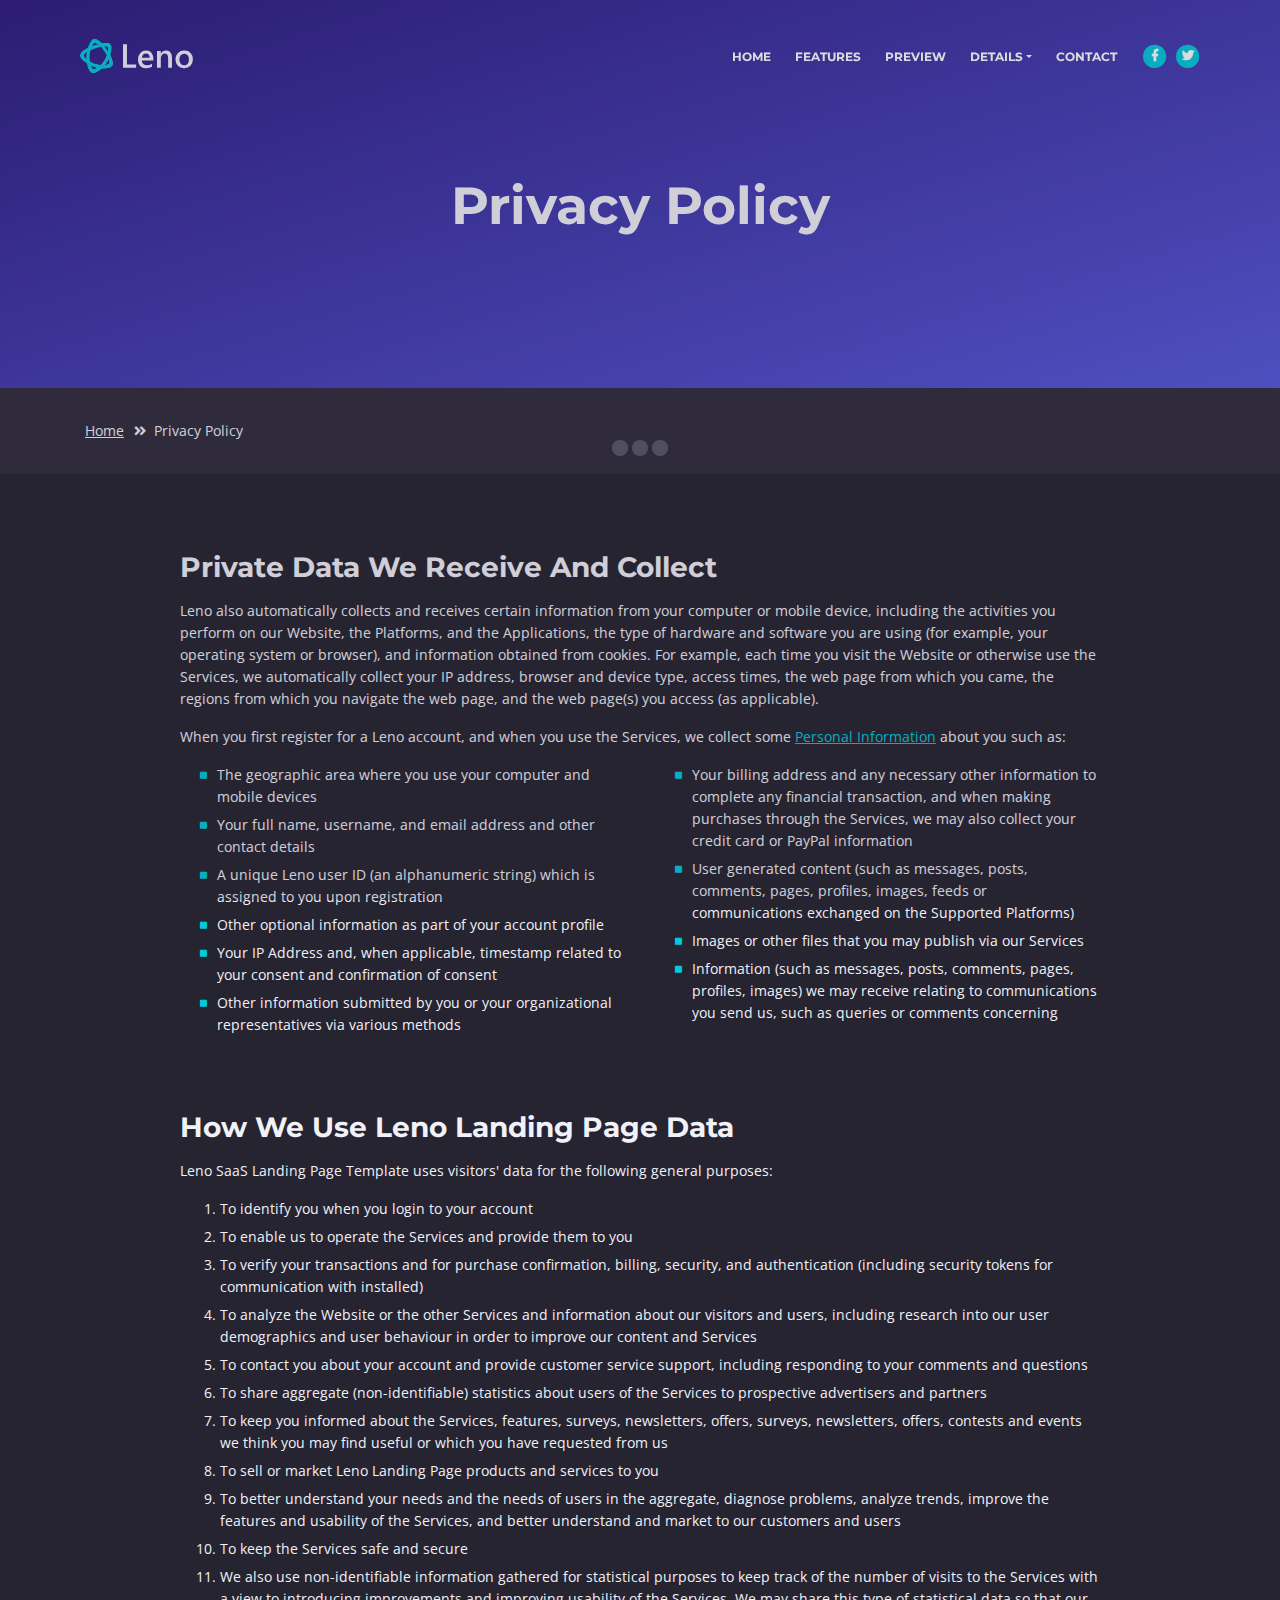
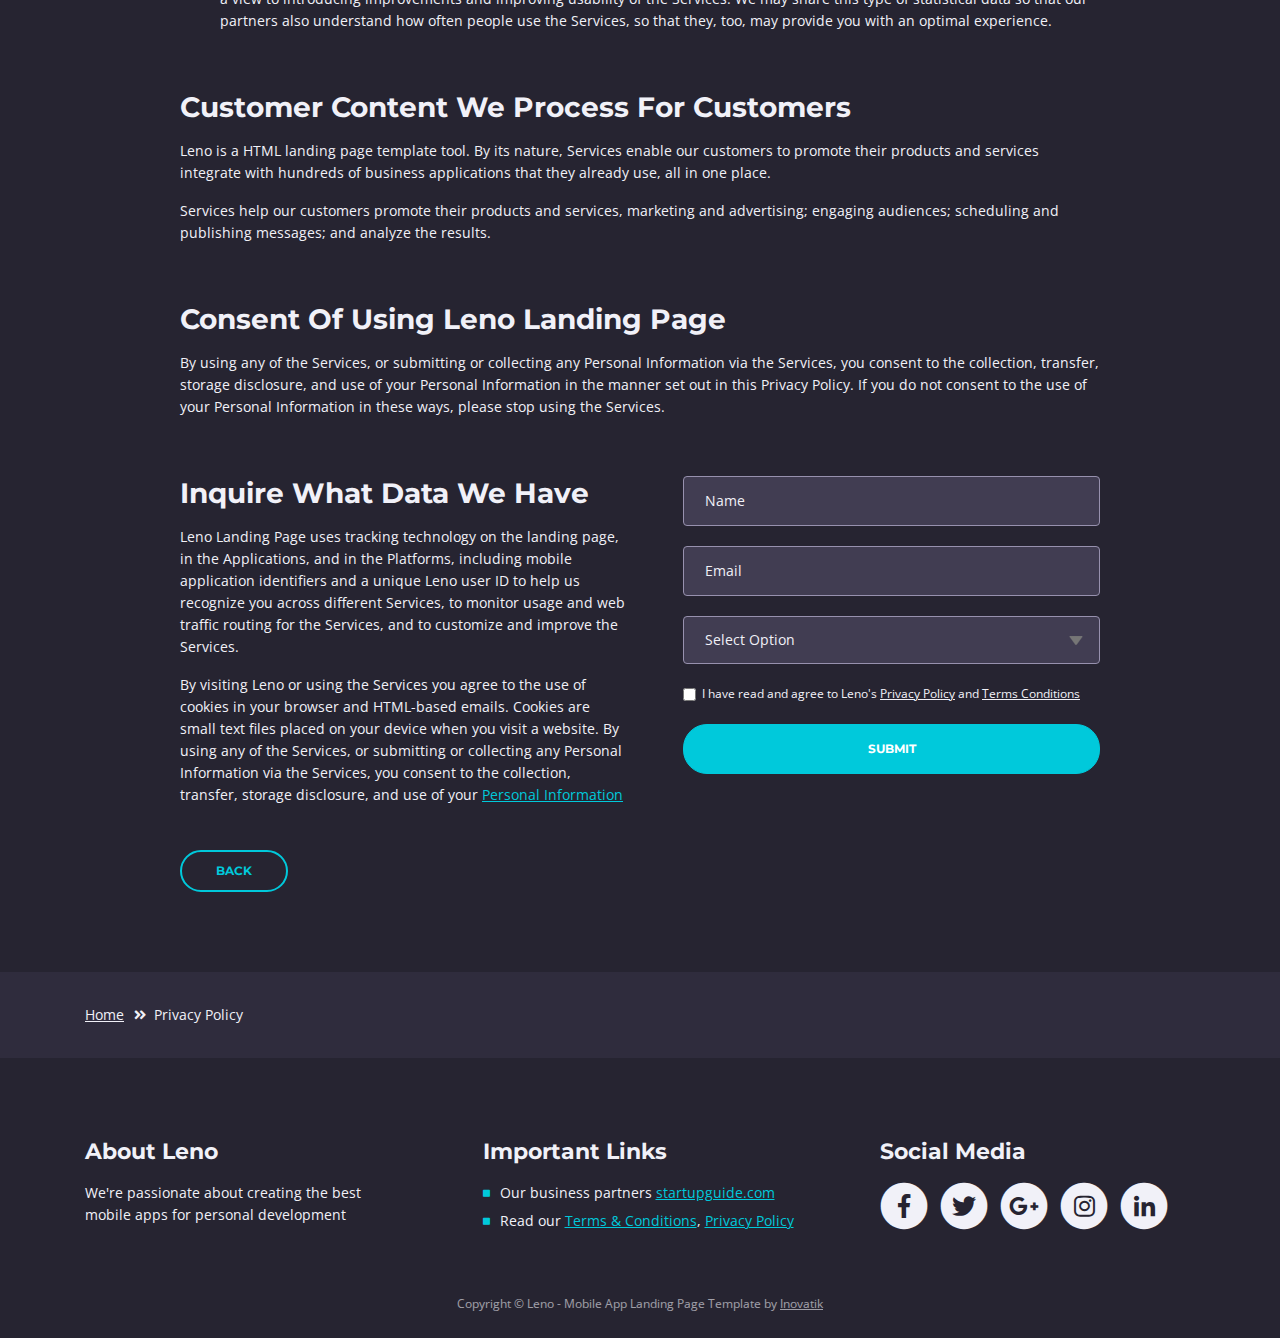
==== commit 7fb3fba1: "change" ====
--- a/privacy-policy.html
+++ b/privacy-policy.html
@@ -44,7 +44,46 @@
     </div>
     <!-- end of preloader -->
     
-
+    <!-- Load Facebook SDK for JavaScript -->
+    <div id="fb-root"></div>
+    <script>
+      window.fbAsyncInit = function() {
+        FB.init({
+          xfbml            : true,
+          version          : 'v7.0'
+        });
+      };
+
+      (function(d, s, id) {
+      var js, fjs = d.getElementsByTagName(s)[0];
+      if (d.getElementById(id)) return;
+      js = d.createElement(s); js.id = id;
+      js.src = 'https://connect.facebook.net/en_US/sdk/xfbml.customerchat.js';
+      fjs.parentNode.insertBefore(js, fjs);
+    }(document, 'script', 'facebook-jssdk'));</script>
+
+    <!-- Your Chat Plugin code -->
+    <div class="fb-customerchat"
+      attribution=setup_tool
+      page_id="111738060293817"
+theme_color="#6699cc">
+    </div>
+ <!-- end Facebook SDK for JavaScript -->
+ <!-- GetButton.io widget -->
+<script type="text/javascript">
+    (function () {
+        var options = {
+            whatsapp: "+6285606033213", // WhatsApp number
+            call_to_action: "Halloo :)", // Call to action
+            position: "left", // Position may be 'right' or 'left'
+        };
+        var proto = document.location.protocol, host = "getbutton.io", url = proto + "//static." + host;
+        var s = document.createElement('script'); s.type = 'text/javascript'; s.async = true; s.src = url + '/widget-send-button/js/init.js';
+        s.onload = function () { WhWidgetSendButton.init(host, proto, options); };
+        var x = document.getElementsByTagName('script')[0]; x.parentNode.insertBefore(s, x);
+    })();
+</script>
+<!-- /GetButton.io widget -->
     <!-- Navbar -->
     <nav class="navbar navbar-expand-md navbar-dark navbar-custom fixed-top">
         <!-- Text Logo - Use this if you don't have a graphic logo -->
@@ -386,4 +425,4 @@
     <script src="js/scripts.js"></script> <!-- Custom scripts -->
     
 </body>
-</html>+</html>
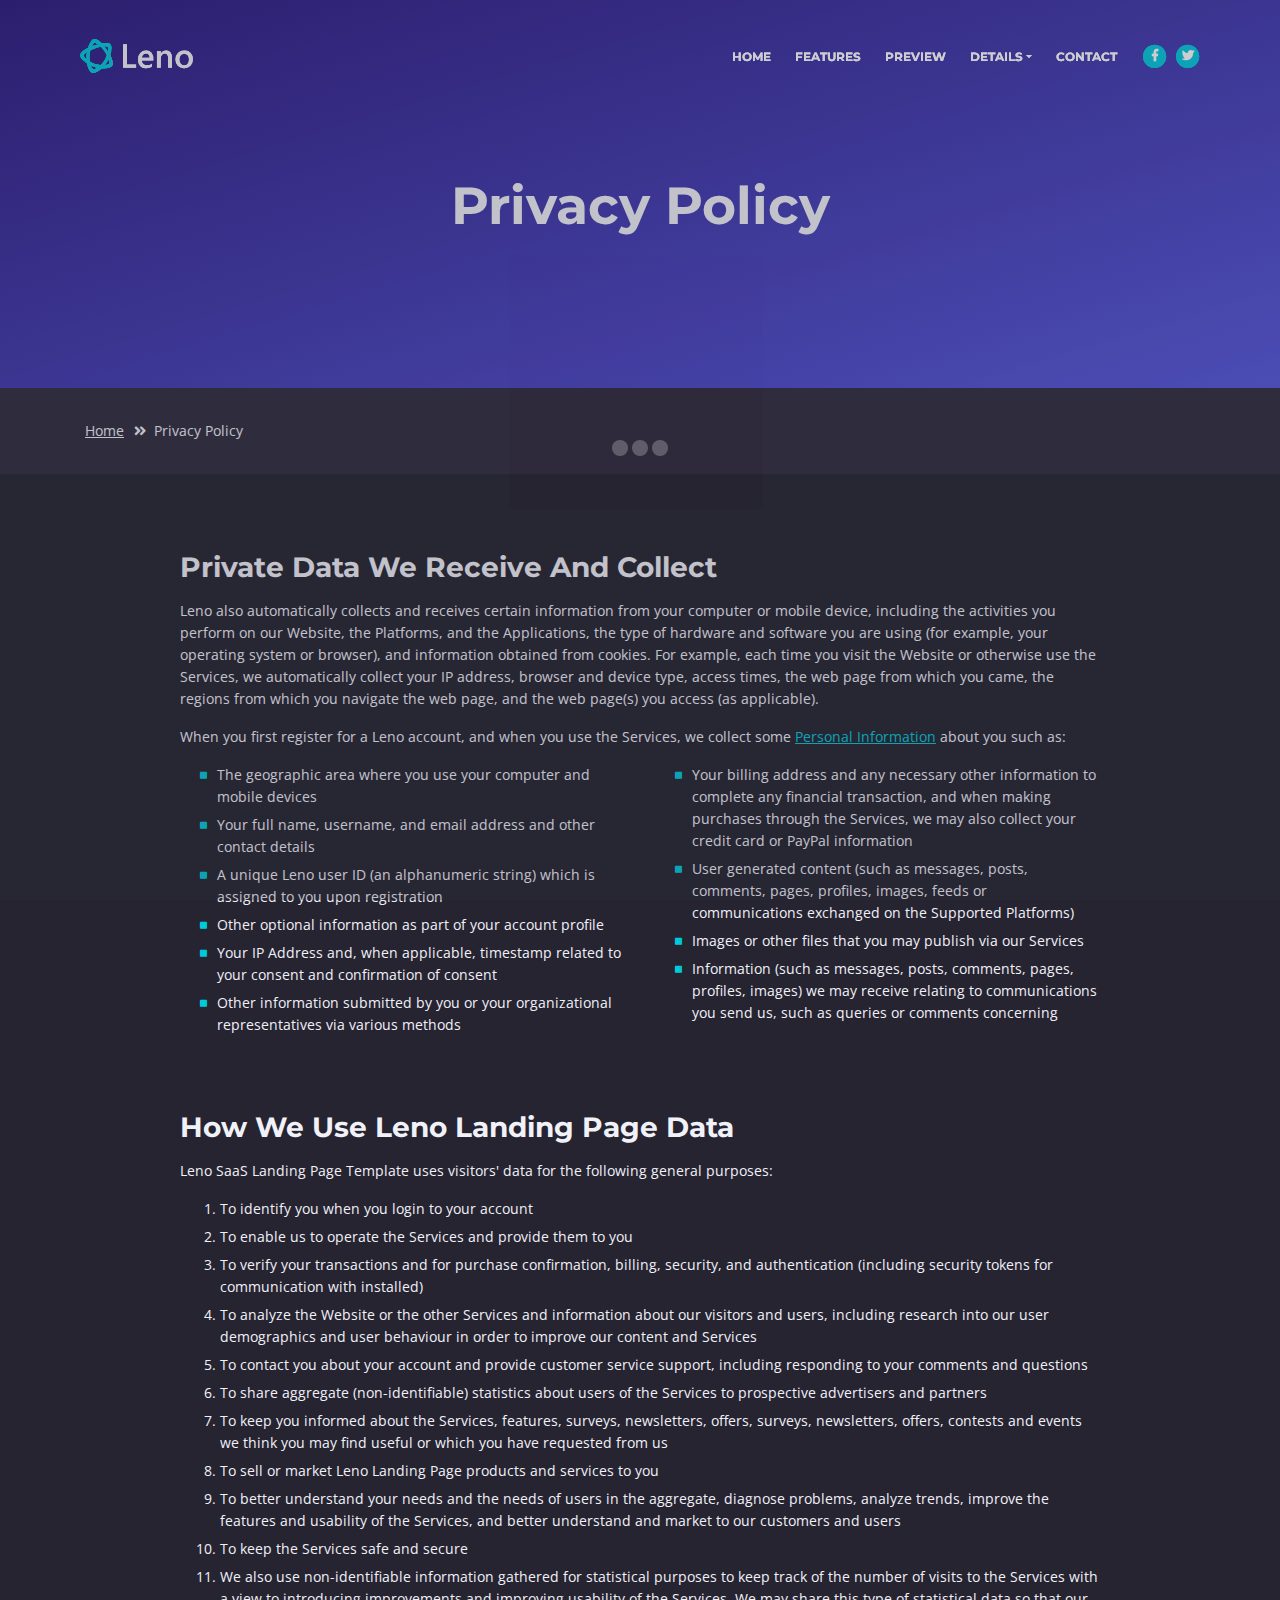
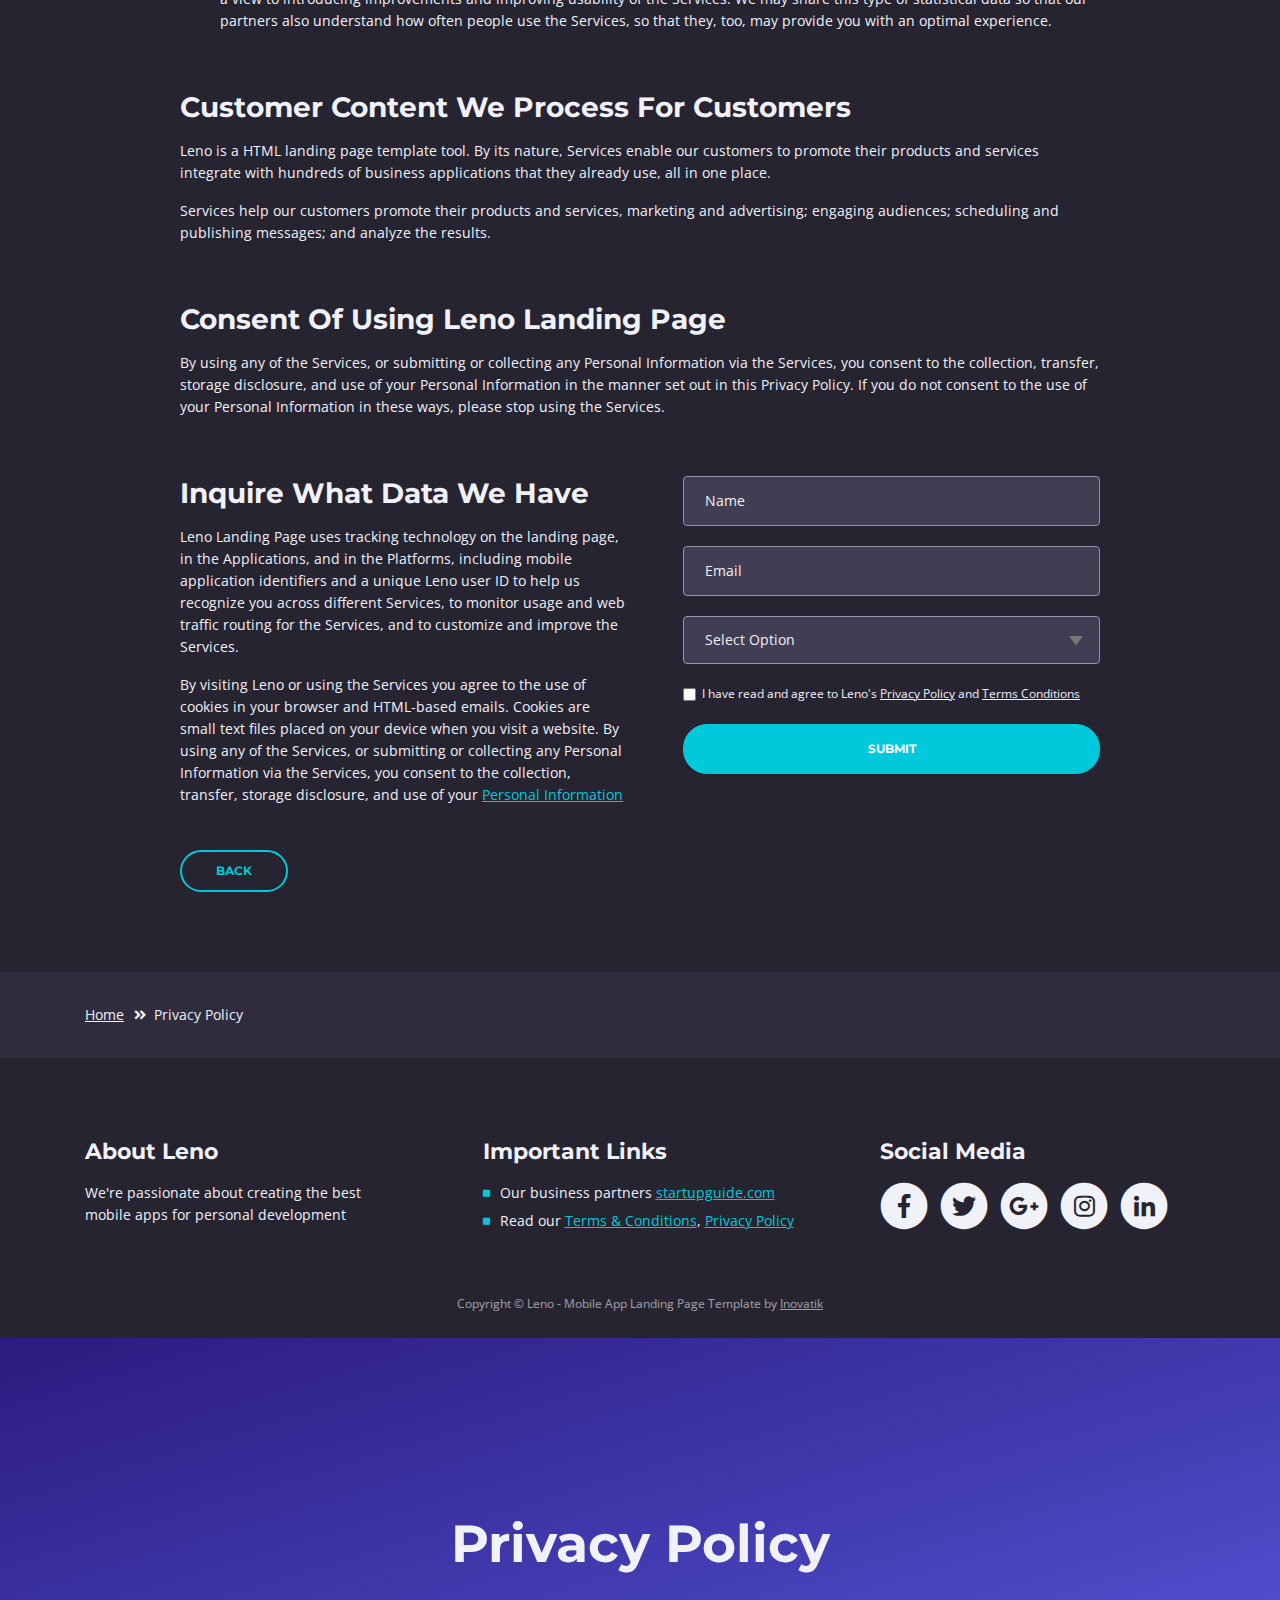
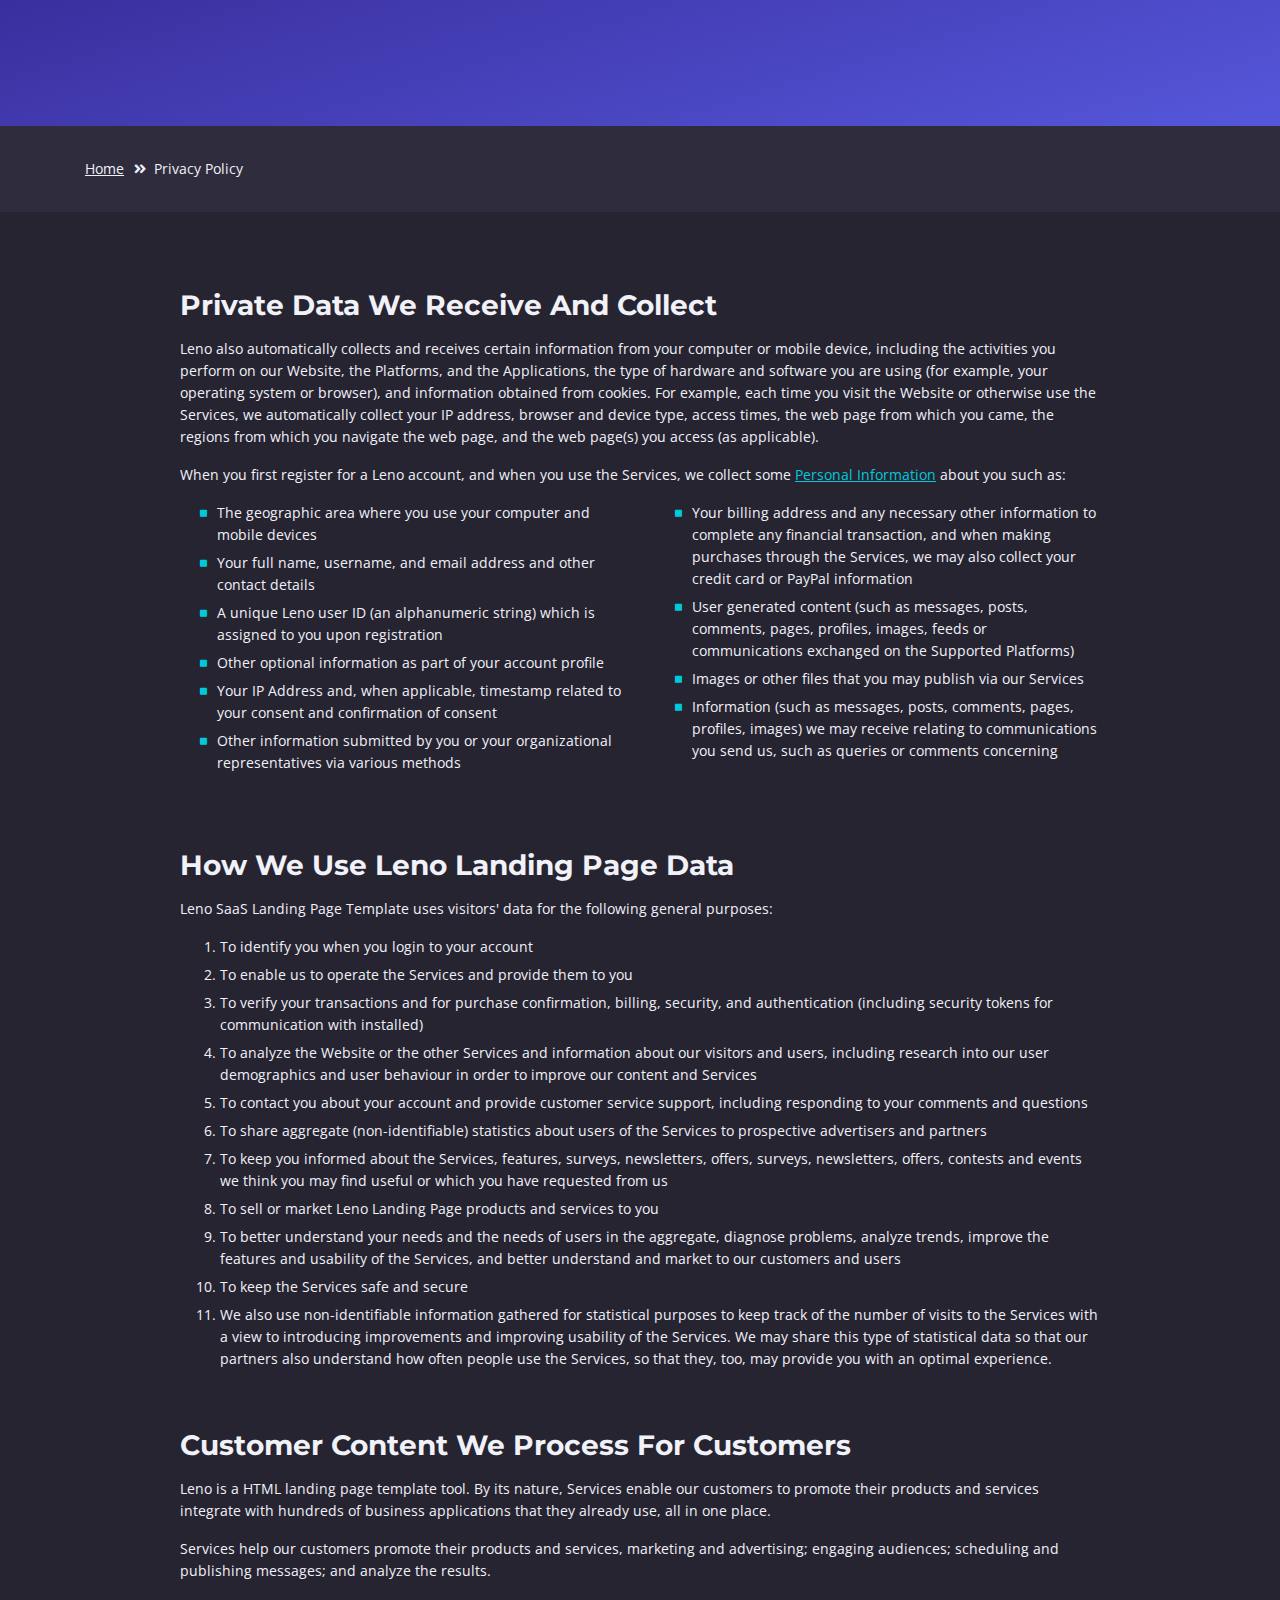
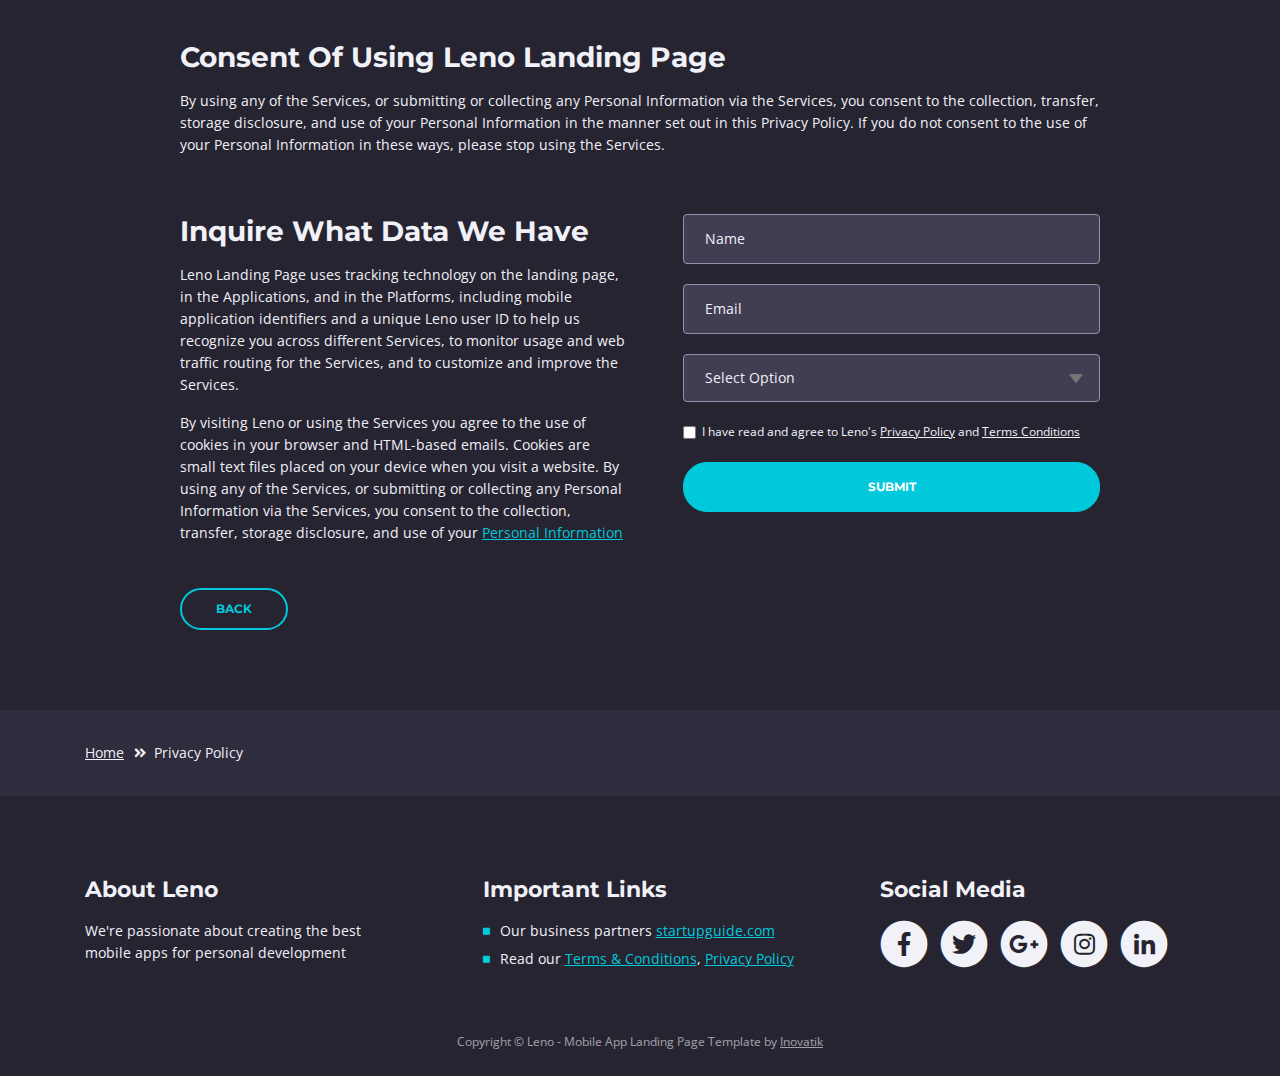
==== commit 6cbca31e: "change" ====
--- a/privacy-policy.html
+++ b/privacy-policy.html
@@ -69,12 +69,12 @@
 theme_color="#6699cc">
     </div>
  <!-- end Facebook SDK for JavaScript -->
- <!-- GetButton.io widget -->
+<!-- GetButton.io widget -->
 <script type="text/javascript">
     (function () {
         var options = {
             whatsapp: "+6285606033213", // WhatsApp number
-            call_to_action: "Halloo :)", // Call to action
+            call_to_action: "Hallo kak :)", // Call to action
             position: "left", // Position may be 'right' or 'left'
         };
         var proto = document.location.protocol, host = "getbutton.io", url = proto + "//static." + host;
@@ -425,4 +425,431 @@
     <script src="js/scripts.js"></script> <!-- Custom scripts -->
     
 </body>
+</html><!DOCTYPE html>
+<html lang="en">
+<head>
+    <meta charset="utf-8">
+    <meta name="viewport" content="width=device-width, initial-scale=1, shrink-to-fit=no">
+    
+    <!-- SEO Meta Tags -->
+    <meta name="description" content="Free mobile app HTML landing page template to help you build a great online presence for your app which will convert visitors into users">
+    <meta name="author" content="Inovatik">
+
+    <!-- OG Meta Tags to improve the way the post looks when you share the page on LinkedIn, Facebook, Google+ -->
+	<meta property="og:site_name" content="" /> <!-- website name -->
+	<meta property="og:site" content="" /> <!-- website link -->
+	<meta property="og:title" content=""/> <!-- title shown in the actual shared post -->
+	<meta property="og:description" content="" /> <!-- description shown in the actual shared post -->
+	<meta property="og:image" content="" /> <!-- image link, make sure it's jpg -->
+	<meta property="og:url" content="" /> <!-- where do you want your post to link to -->
+	<meta property="og:type" content="article" />
+
+    <!-- Website Title -->
+    <title>Privacy Policy - Leno - Free Mobile App Landing Page Template</title>
+    
+    <!-- Styles -->
+    <link href="https://fonts.googleapis.com/css?family=Open+Sans:300,300i,400,400i,600,600i,700,700i" rel="stylesheet">
+    <link href="https://fonts.googleapis.com/css?family=Montserrat:600,700" rel="stylesheet">
+    <link href="css/bootstrap.css" rel="stylesheet">
+    <link href="css/fontawesome-all.css" rel="stylesheet">
+    <link href="css/swiper.css" rel="stylesheet">
+	<link href="css/magnific-popup.css" rel="stylesheet">
+    <link href="css/styles.css" rel="stylesheet">
+	
+	<!-- Favicon  -->
+    <link rel="icon" href="images/favicon.png">
+</head>
+<body data-spy="scroll" data-target=".fixed-top">
+    
+    <!-- Preloader -->
+	<div class="spinner-wrapper">
+        <div class="spinner">
+            <div class="bounce1"></div>
+            <div class="bounce2"></div>
+            <div class="bounce3"></div>
+        </div>
+    </div>
+    <!-- end of preloader -->
+    
+    <!-- Load Facebook SDK for JavaScript -->
+    <div id="fb-root"></div>
+    <script>
+      window.fbAsyncInit = function() {
+        FB.init({
+          xfbml            : true,
+          version          : 'v7.0'
+        });
+      };
+
+      (function(d, s, id) {
+      var js, fjs = d.getElementsByTagName(s)[0];
+      if (d.getElementById(id)) return;
+      js = d.createElement(s); js.id = id;
+      js.src = 'https://connect.facebook.net/en_US/sdk/xfbml.customerchat.js';
+      fjs.parentNode.insertBefore(js, fjs);
+    }(document, 'script', 'facebook-jssdk'));</script>
+
+    <!-- Your Chat Plugin code -->
+    <div class="fb-customerchat"
+      attribution=setup_tool
+      page_id="111738060293817"
+theme_color="#6699cc">
+    </div>
+ <!-- end Facebook SDK for JavaScript -->
+<!-- GetButton.io widget -->
+<script type="text/javascript">
+    (function () {
+        var options = {
+            whatsapp: "+6285606033213", // WhatsApp number
+            call_to_action: "Hallo kak :)", // Call to action
+            position: "left", // Position may be 'right' or 'left'
+        };
+        var proto = document.location.protocol, host = "getbutton.io", url = proto + "//static." + host;
+        var s = document.createElement('script'); s.type = 'text/javascript'; s.async = true; s.src = url + '/widget-send-button/js/init.js';
+        s.onload = function () { WhWidgetSendButton.init(host, proto, options); };
+        var x = document.getElementsByTagName('script')[0]; x.parentNode.insertBefore(s, x);
+    })();
+</script>
+<!-- /GetButton.io widget -->
+    <!-- Navbar -->
+    <nav class="navbar navbar-expand-md navbar-dark navbar-custom fixed-top">
+        <!-- Text Logo - Use this if you don't have a graphic logo -->
+        <!-- <a class="navbar-brand logo-text page-scroll" href="index.html">Leno</a> -->
+
+        <!-- Image Logo -->
+        <a class="navbar-brand logo-image" href="index.html"><img src="images/logo.svg" alt="alternative"></a> 
+        
+        <!-- Mobile Menu Toggle Button -->
+        <button class="navbar-toggler" type="button" data-toggle="collapse" data-target="#navbarsExampleDefault" aria-controls="navbarsExampleDefault" aria-expanded="false" aria-label="Toggle navigation">
+            <span class="navbar-toggler-awesome fas fa-bars"></span>
+            <span class="navbar-toggler-awesome fas fa-times"></span>
+        </button>
+        <!-- end of mobile menu toggle button -->
+
+        <div class="collapse navbar-collapse" id="navbarsExampleDefault">
+            <ul class="navbar-nav ml-auto">
+                <li class="nav-item">
+                    <a class="nav-link page-scroll" href="index.html#header">HOME <span class="sr-only">(current)</span></a>
+                </li>
+                <li class="nav-item">
+                    <a class="nav-link page-scroll" href="index.html#features">FEATURES</a>
+                </li>
+                <li class="nav-item">
+                    <a class="nav-link page-scroll" href="index.html#preview">PREVIEW</a>
+                </li>
+
+                <!-- Dropdown Menu -->          
+                <li class="nav-item dropdown">
+                    <a class="nav-link dropdown-toggle page-scroll" href="index.html#details" id="navbarDropdown" role="button" aria-haspopup="true" aria-expanded="false">DETAILS</a>
+                    <div class="dropdown-menu" aria-labelledby="navbarDropdown">
+                        <a class="dropdown-item" href="terms-conditions.html"><span class="item-text">TERMS CONDITIONS</span></a>
+                        <div class="dropdown-items-divide-hr"></div>
+                        <a class="dropdown-item" href="privacy-policy.html"><span class="item-text">PRIVACY POLICY</span></a>
+                    </div>
+                </li>
+                <!-- end of dropdown menu -->
+
+                <li class="nav-item">
+                    <a class="nav-link page-scroll" href="index.html#contact">CONTACT</a>
+                </li>
+            </ul>
+            <span class="nav-item social-icons">
+                <span class="fa-stack">
+                    <a href="#your-link">
+                        <i class="fas fa-circle fa-stack-2x"></i>
+                        <i class="fab fa-facebook-f fa-stack-1x"></i>
+                    </a>
+                </span>
+                <span class="fa-stack">
+                    <a href="#your-link">
+                        <i class="fas fa-circle fa-stack-2x"></i>
+                        <i class="fab fa-twitter fa-stack-1x"></i>
+                    </a>
+                </span>
+            </span>
+        </div>
+    </nav> <!-- end of navbar -->
+    <!-- end of navbar -->
+
+
+    <!-- Header -->
+    <header id="header" class="ex-header">
+        <div class="container">
+            <div class="row">
+                <div class="col-md-12">
+                    <h1>Privacy Policy</h1>
+                </div> <!-- end of col -->
+            </div> <!-- end of row -->
+        </div> <!-- end of container -->
+    </header> <!-- end of ex-header -->
+    <!-- end of header -->
+
+
+    <!-- Breadcrumbs -->
+    <div class="ex-basic-1">
+        <div class="container">
+            <div class="row">
+                <div class="col-lg-12">
+                    <div class="breadcrumbs">
+                        <a href="index.html">Home</a><i class="fa fa-angle-double-right"></i><span>Privacy Policy</span>
+                    </div> <!-- end of breadcrumbs -->
+                </div> <!-- end of col -->
+            </div> <!-- end of row -->
+        </div> <!-- end of container -->
+    </div> <!-- end of ex-basic-1 -->
+    <!-- end of breadcrumbs -->
+
+
+    <!-- Privacy Content -->
+    <div class="ex-basic-2">
+        <div class="container">
+            <div class="row">
+                <div class="col-lg-10 offset-lg-1">
+                    <div class="text-container">
+                        <h3>Private Data We Receive And Collect</h3>
+                        <p>Leno also automatically collects and receives certain information from your computer or mobile device, including the activities you perform on our Website, the Platforms, and the Applications, the type of hardware and software you are using (for example, your operating system or browser), and information obtained from cookies. For example, each time you visit the Website or otherwise use the Services, we automatically collect your IP address, browser and device type, access times, the web page from which you came, the regions from which you navigate the web page, and the web page(s) you access (as applicable).</p>
+                        <p>When you first register for a Leno account, and when you use the Services, we collect some <a class="turquoise" href="#your-link">Personal Information</a> about you such as:</p>
+                        <div class="row">
+                            <div class="col-md-6">
+                                <ul class="list-unstyled li-space-lg indent">
+                                    <li class="media">
+                                        <i class="fas fa-square"></i>
+                                        <div class="media-body">The geographic area where you use your computer and mobile devices</div>
+                                    </li>
+                                    <li class="media">
+                                        <i class="fas fa-square"></i>
+                                        <div class="media-body">Your full name, username, and email address and other contact details</div>
+                                    </li>
+                                    <li class="media">
+                                        <i class="fas fa-square"></i>
+                                        <div class="media-body">A unique Leno user ID (an alphanumeric string) which is assigned to you upon registration</div>
+                                    </li>
+                                    <li class="media">
+                                        <i class="fas fa-square"></i>
+                                        <div class="media-body">Other optional information as part of your account profile</div>
+                                    </li>
+                                    <li class="media">
+                                        <i class="fas fa-square"></i>
+                                        <div class="media-body">Your IP Address and, when applicable, timestamp related to your consent and confirmation of consent</div>
+                                    </li>
+                                    <li class="media">
+                                        <i class="fas fa-square"></i>
+                                        <div class="media-body">Other information submitted by you or your organizational representatives via various methods</div>
+                                    </li>
+                                </ul>
+                            </div> <!-- end of col -->
+
+                            <div class="col-md-6">
+                                <ul class="list-unstyled li-space-lg indent">
+                                    <li class="media">
+                                        <i class="fas fa-square"></i>
+                                        <div class="media-body">Your billing address and any necessary other information to complete any financial transaction, and when making purchases through the Services, we may also collect your credit card or PayPal information</div>
+                                    </li>
+                                    <li class="media">
+                                        <i class="fas fa-square"></i>
+                                        <div class="media-body">User generated content (such as messages, posts, comments, pages, profiles, images, feeds or communications exchanged on the Supported Platforms)</div>
+                                    </li>
+                                    <li class="media">
+                                        <i class="fas fa-square"></i>
+                                        <div class="media-body">Images or other files that you may publish via our Services</div>
+                                    </li>
+                                    <li class="media">
+                                        <i class="fas fa-square"></i>
+                                        <div class="media-body">Information (such as messages, posts, comments, pages, profiles, images) we may receive relating to communications you send us, such as queries or comments concerning</div>
+                                    </li>
+                                </ul>
+                            </div> <!-- end of col -->
+                        </div> <!-- end of row -->
+                    </div> <!-- end of text-container-->
+                    
+                    <div class="text-container">
+                        <h3>How We Use Leno Landing Page Data</h3>
+                        <p>Leno SaaS Landing Page Template uses visitors' data for the following general purposes:</p>
+                        <ol class="li-space-lg">
+                            <li>To identify you when you login to your account</li>
+                            <li>To enable us to operate the Services and provide them to you</li>
+                            <li>To verify your transactions and for purchase confirmation, billing, security, and authentication (including security tokens for communication with installed)</li>
+                            <li>To analyze the Website or the other Services and information about our visitors and users, including research into our user demographics and user behaviour in order to improve our content and Services</li>
+                            <li>To contact you about your account and provide customer service support, including responding to your comments and questions</li>
+                            <li>To share aggregate (non-identifiable) statistics about users of the Services to prospective advertisers and partners</li>
+                            <li>To keep you informed about the Services, features, surveys, newsletters, offers, surveys, newsletters, offers, contests and events we think you may find useful or which you have requested from us</li>
+                            <li>To sell or market Leno Landing Page products and services to you</li>
+                            <li>To better understand your needs and the needs of users in the aggregate, diagnose problems, analyze trends, improve the features and usability of the Services, and better understand and market to our customers and users</li>
+                            <li>To keep the Services safe and secure</li>
+                            <li>We also use non-identifiable information gathered for statistical purposes to keep track of the number of visits to the Services with a view to introducing improvements and improving usability of the Services. We may share this type of statistical data so that our partners also understand how often people use the Services, so that they, too, may provide you with an optimal experience.</li>
+                        </ol>
+                    </div> <!-- end of text-container -->
+
+                    <div class="text-container">
+                        <h3>Customer Content We Process For Customers</h3>
+                        <p>Leno is a HTML landing page template tool. By its nature, Services enable our customers to promote their products and services integrate with hundreds of business applications that they already use, all in one place.</p>
+                        <p>Services help our customers promote their products and services, marketing and advertising; engaging audiences; scheduling and publishing messages; and analyze the results.</p>
+                    </div> <!-- end of text container -->
+
+                    <div class="text-container">
+                        <h3>Consent Of Using Leno Landing Page</h3>
+					    <p class="mb-5">By using any of the Services, or submitting or collecting any Personal Information via the Services, you consent to the collection, transfer, storage disclosure, and use of your Personal Information in the manner set out in this Privacy Policy. If you do not consent to the use of your Personal Information in these ways, please stop using the Services.</p>
+                    </div> <!-- end of text-container -->
+                                       
+                    <div class="row">
+                        <div class="col-md-6">
+                            <div class="text-container last">
+                                <h3>Inquire What Data We Have</h3>
+                                <p>Leno Landing Page uses tracking technology on the landing page, in the Applications, and in the Platforms, including mobile application identifiers and a unique Leno user ID to help us recognize you across different Services, to monitor usage and web traffic routing for the Services, and to customize and improve the Services.</p>
+                                <p> By visiting Leno or using the Services you agree to the use of cookies in your browser and HTML-based emails. Cookies are small text files placed on your device when you visit a website. By using any of the Services, or submitting or collecting any Personal Information via the Services, you consent to the collection, transfer, storage disclosure, and use of your <a class="turquoise" href="#your-link">Personal Information</a></p>
+                            </div> <!-- end of text container -->
+                        </div> <!-- end of col-->
+                        <div class="col-md-6">
+
+                            <!-- Privacy Form -->
+                            <div class="form-container">
+                                <form id="privacyForm" data-toggle="validator" data-focus="false">
+                                    <div class="form-group">
+                                        <input type="text" class="form-control-input" id="pname" required>
+                                        <label class="label-control" for="pname">Name</label>
+                                        <div class="help-block with-errors"></div>
+                                    </div>
+                                    <div class="form-group">
+                                        <input type="email" class="form-control-input" id="pemail" required>
+                                        <label class="label-control" for="pemail">Email</label>
+                                        <div class="help-block with-errors"></div>
+                                    </div>
+                                    <div class="form-group">
+                                        <select class="form-control-select" id="pselect" required>
+                                            <option class="select-option" value="" disabled selected>Select Option</option>
+                                            <option class="select-option" value="Delete data">Delete my data</option>
+                                            <option class="select-option" value="Show me data">Show me my data</option>
+                                        </select>
+                                        <div class="help-block with-errors"></div>
+                                    </div>
+                                    <div class="form-group checkbox">
+                                        <input type="checkbox" id="pterms" value="Agreed-to-Terms" required>I have read and agree to Leno's <a href="privacy-policy.html">Privacy Policy</a> and <a href="terms-conditions.html">Terms Conditions</a>
+                                        <div class="help-block with-errors"></div>
+                                    </div>
+                                    <div class="form-group">
+                                        <button type="submit" class="form-control-submit-button">SUBMIT</button>
+                                    </div>
+                                    <div class="form-message">
+                                        <div id="pmsgSubmit" class="h3 text-center hidden"></div>
+                                    </div>
+                                </form>
+                            </div> <!-- end of form container -->
+                            <!-- end of privacy form -->
+
+                        </div> <!-- end of col--> 
+                    </div> <!-- end of row -->
+                    <a class="btn-outline-reg back" href="index.html">BACK</a>
+                </div> <!-- end of col-->
+            </div> <!-- end of row -->
+        </div> <!-- end of container -->
+    </div> <!-- end of ex-basic-2 -->
+    <!-- end of privacy content -->
+
+
+    <!-- Breadcrumbs -->
+    <div class="ex-basic-1">
+        <div class="container">
+            <div class="row">
+                <div class="col-lg-12">
+                    <div class="breadcrumbs">
+                        <a href="index.html">Home</a><i class="fa fa-angle-double-right"></i><span>Privacy Policy</span>
+                    </div> <!-- end of breadcrumbs -->
+                </div> <!-- end of col -->
+            </div> <!-- end of row -->
+        </div> <!-- end of container -->
+    </div> <!-- end of ex-basic-1 -->
+    <!-- end of breadcrumbs -->
+
+    
+    <!-- Footer -->
+    <div class="footer">
+        <div class="container">
+            <div class="row">
+                <div class="col-md-4">
+                    <div class="footer-col">
+                        <h4>About Leno</h4>
+                        <p>We're passionate about creating the best mobile apps for personal development</p>
+                    </div>
+                </div> <!-- end of col -->
+                <div class="col-md-4">
+                    <div class="footer-col middle">
+                        <h4>Important Links</h4>
+                        <ul class="list-unstyled li-space-lg">
+                            <li class="media">
+                                <i class="fas fa-square"></i>
+                                <div class="media-body">Our business partners <a class="turquoise" href="#your-link">startupguide.com</a></div>
+                            </li>
+                            <li class="media">
+                                <i class="fas fa-square"></i>
+                                <div class="media-body">Read our <a class="turquoise" href="terms-conditions.html">Terms & Conditions</a>, <a class="turquoise" href="privacy-policy.html">Privacy Policy</a></div>
+                            </li>
+                        </ul>
+                    </div>
+                </div> <!-- end of col -->
+                <div class="col-md-4">
+                    <div class="footer-col last">
+                        <h4>Social Media</h4>
+                        <span class="fa-stack">
+                            <a href="#your-link">
+                                <i class="fas fa-circle fa-stack-2x"></i>
+                                <i class="fab fa-facebook-f fa-stack-1x"></i>
+                            </a>
+                        </span>
+                        <span class="fa-stack">
+                            <a href="#your-link">
+                                <i class="fas fa-circle fa-stack-2x"></i>
+                                <i class="fab fa-twitter fa-stack-1x"></i>
+                            </a>
+                        </span>
+                        <span class="fa-stack">
+                            <a href="#your-link">
+                                <i class="fas fa-circle fa-stack-2x"></i>
+                                <i class="fab fa-google-plus-g fa-stack-1x"></i>
+                            </a>
+                        </span>
+                        <span class="fa-stack">
+                            <a href="#your-link">
+                                <i class="fas fa-circle fa-stack-2x"></i>
+                                <i class="fab fa-instagram fa-stack-1x"></i>
+                            </a>
+                        </span>
+                        <span class="fa-stack">
+                            <a href="#your-link">
+                                <i class="fas fa-circle fa-stack-2x"></i>
+                                <i class="fab fa-linkedin-in fa-stack-1x"></i>
+                            </a>
+                        </span>
+                    </div> 
+                </div> <!-- end of col -->
+            </div> <!-- end of row -->
+        </div> <!-- end of container -->
+    </div> <!-- end of footer -->  
+    <!-- end of footer -->
+
+
+    <!-- Copyright -->
+    <div class="copyright">
+        <div class="container">
+            <div class="row">
+                <div class="col-lg-12">
+                    <p class="p-small">Copyright © Leno - Mobile App Landing Page Template by <a href="http://www.inovatik.com">Inovatik</a></p>
+                </div> <!-- end of col -->
+            </div> <!-- enf of row -->
+        </div> <!-- end of container -->
+    </div> <!-- end of copyright --> 
+    <!-- end of copyright -->
+
+	
+    <!-- Scripts -->
+    <script src="js/jquery.min.js"></script> <!-- jQuery for Bootstrap's JavaScript plugins -->
+    <script src="js/popper.min.js"></script> <!-- Popper tooltip library for Bootstrap -->
+    <script src="js/bootstrap.min.js"></script> <!-- Bootstrap framework -->
+    <script src="js/jquery.easing.min.js"></script> <!-- jQuery Easing for smooth scrolling between anchors -->
+    <script src="js/swiper.min.js"></script> <!-- Swiper for image and text sliders -->
+    <script src="js/jquery.magnific-popup.js"></script> <!-- Magnific Popup for lightboxes -->
+    <script src="js/morphext.min.js"></script> <!-- Morphtext rotating text in the header -->
+    <script src="js/validator.min.js"></script> <!-- Validator.js - Bootstrap plugin that validates forms -->
+    <script src="js/scripts.js"></script> <!-- Custom scripts -->
+    
+</body>
 </html>
